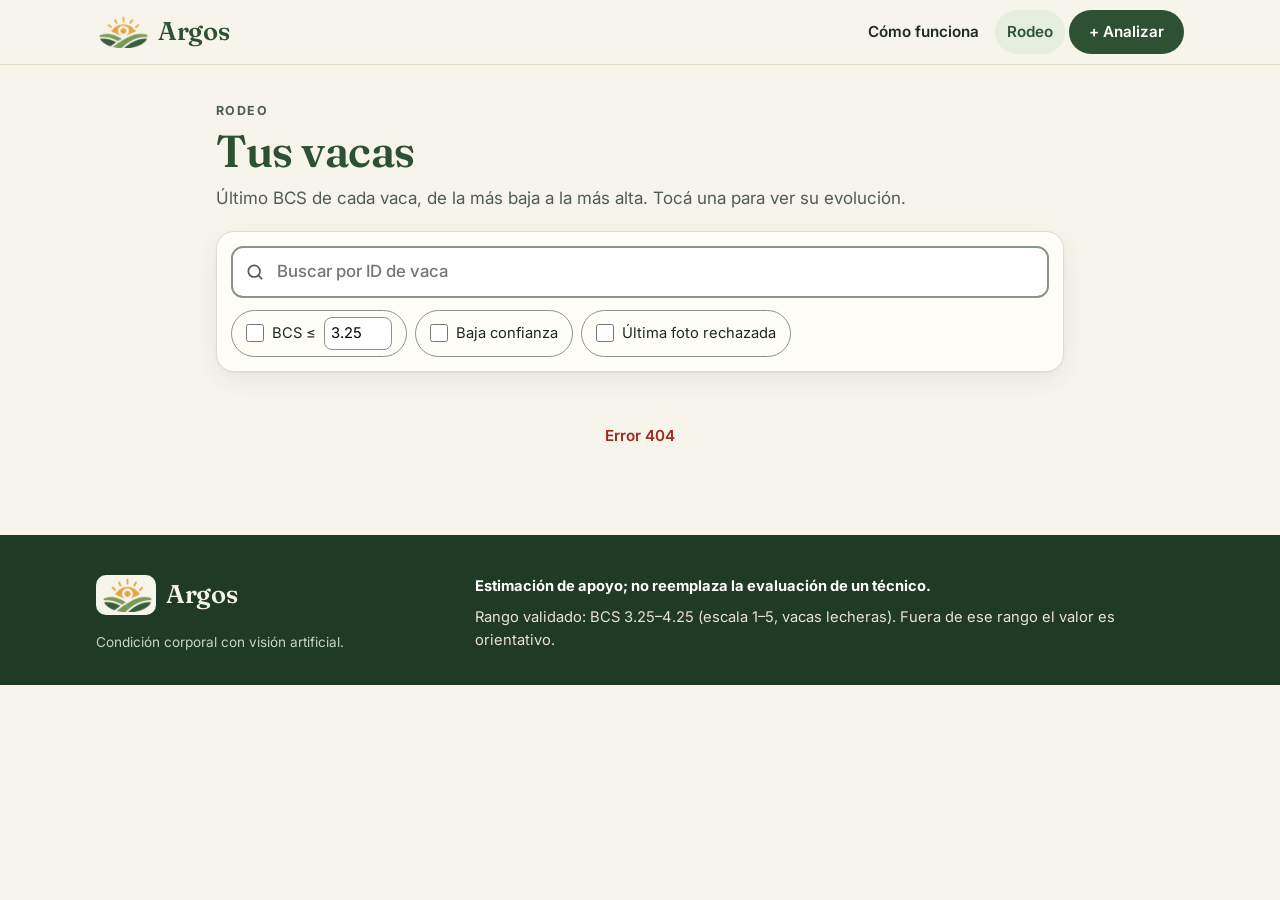
==== web/rodeo.html @ 679561b5 "T19: el resultado abre solo 'Qué se observa en la foto' con loader ARGOS; reintentar si falla; loade" ====
<!doctype html>
<html lang="es">
<head>
  <meta charset="utf-8">
  <meta name="viewport" content="width=device-width, initial-scale=1">
  <meta name="theme-color" content="#f7f4ec">
  <title>Argos · Rodeo</title>
  <script>
    "use strict";
    // Va primero en <head>: deja la cookie antes de pedir la hoja de estilos y las imágenes, que
    // también exigen el token. El token llega en el link compartido (?token=); nunca va escrito en el
    // HTML. Se guarda (localStorage + cookie SameSite=Strict, para que las páginas carguen sin token en
    // la URL) y se saca de la barra de direcciones: no queda en el historial ni en los logs.
    const TOKEN_KEY = "bcs.token";
    const token = (() => {
      const params = new URLSearchParams(location.search);
      const fromLink = params.get("token");
      let t = fromLink || "";
      try {
        if (fromLink) localStorage.setItem(TOKEN_KEY, fromLink);
        else t = localStorage.getItem(TOKEN_KEY) || "";
      } catch { /* sin storage: queda la cookie */ }
      if (fromLink !== null) {
        params.delete("token");
        const q = params.toString();
        history.replaceState(null, "", location.pathname + (q ? "?" + q : "") + location.hash);
      }
      if (t) {
        document.cookie = "bcs_token=" + encodeURIComponent(t) + "; path=/; max-age=2592000; SameSite=Strict" +
          (location.protocol === "https:" ? "; Secure" : "");
      }
      return t;
    })();
  </script>
  <link rel="icon" type="image/png" href="img/logo-mark-64.png">
  <link rel="preconnect" href="https://fonts.googleapis.com">
  <link rel="preconnect" href="https://fonts.gstatic.com" crossorigin>
  <link rel="stylesheet" href="https://fonts.googleapis.com/css2?family=Fraunces:opsz,wght@9..144,500;9..144,600&family=Inter:wght@400;500;600;700&display=swap">
  <link rel="stylesheet" href="argos.css">
  <style>
    main.wrap { max-width: 880px; padding-top: 28px; }
    .page-head h1 { font-size: clamp(2rem, 7vw, 2.8rem); margin-top: 6px; }
    .page-head p { color: var(--muted); margin-top: 8px; }
    .filters { padding: 14px; margin: 20px 0 12px; }
    .search { position: relative; }
    .search svg { position: absolute; left: 14px; top: 50%; width: 20px; height: 20px; margin-top: -10px; color: var(--muted); pointer-events: none; }
    .search .input { padding-left: 44px; font-weight: 500; font-size: 1.05rem; }
    .filter-row { display: flex; flex-wrap: wrap; gap: 8px; margin-top: 12px; }
    .toggle { display: inline-flex; align-items: center; gap: 8px; min-height: 44px; border: 1px solid var(--line-strong); border-radius: 999px;
      padding: 6px 14px; font-size: .92rem; background: var(--card); cursor: pointer; user-select: none; }
    .toggle input[type=checkbox] { width: 18px; height: 18px; margin: 0; accent-color: var(--forest); }
    .toggle:has(input[type=checkbox]:checked) { background: var(--sage-soft); border-color: var(--forest); color: var(--forest); font-weight: 700; }
    .toggle input[type=number] { width: 4.6em; font: inherit; padding: 4px 6px; border: 1px solid var(--line-strong); border-radius: 8px; background: #fff; }
    .count { color: var(--muted); font-size: .88rem; margin: 0 0 10px; }
    .cows { list-style: none; margin: 0; padding: 0; display: grid; gap: 10px; }
    .cow { display: grid; grid-template-columns: 72px 1fr auto; gap: 12px; align-items: center; background: var(--card);
      border: 1px solid var(--line); border-radius: var(--radius); padding: 12px; text-decoration: none; color: inherit;
      box-shadow: var(--shadow); transition: border-color .15s ease, transform .15s ease; }
    .cow:hover { border-color: var(--sage); }
    @media (prefers-reduced-motion: no-preference) { .cow:hover { transform: translateY(-1px); } }
    .cow img, .hist-item img { width: 72px; height: 72px; object-fit: cover; border-radius: var(--radius-sm); background: var(--sand); display: block; }
    .cow .info { min-width: 0; }
    .cow .id { font-weight: 800; font-size: 1.1rem; overflow-wrap: anywhere; }
    .cow .meta, .hist-item .meta { color: var(--muted); font-size: .84rem; }
    .cow .score { text-align: right; min-width: 84px; }
    .cow .score .v { font-family: var(--font-display); font-weight: 600; font-size: 2rem; line-height: 1; color: var(--forest); }
    .cow .score .iv { color: var(--muted); font-size: .78rem; margin-top: 2px; }
    .cow .scale { margin-top: 8px; }
    .chip { margin-top: 4px; }
    .empty { text-align: center; color: var(--muted); padding: 32px 8px; }
    .empty.err { color: var(--bad); font-weight: 600; }
    .back { margin-left: -8px; }
    .hist-head { display: flex; align-items: baseline; justify-content: space-between; gap: 8px; flex-wrap: wrap; margin: 8px 0 14px; }
    .hist-head h2 { font-size: clamp(1.8rem, 6vw, 2.4rem); overflow-wrap: anywhere; }
    .panel { padding: 14px; margin-bottom: 14px; }
    .panel h3 { font-family: var(--font-ui); font-size: .95rem; color: var(--ink); margin-bottom: 6px; }
    .chart { width: 100%; height: auto; display: block; }
    .legend { display: flex; flex-wrap: wrap; gap: 6px 14px; color: var(--muted); font-size: .82rem; margin-top: 6px; }
    .legend i { display: inline-block; width: 10px; height: 10px; border-radius: 50%; margin-right: 6px; vertical-align: -1px; }
    .hist { list-style: none; margin: 0; padding: 0; display: grid; gap: 10px; }
    .hist-item { display: flex; gap: 12px; align-items: flex-start; background: var(--card); border: 1px solid var(--line);
      border-radius: var(--radius); padding: 12px; }
    .hist-item > div { flex: 1; min-width: 0; }
    .hist-item .v { font-weight: 800; font-size: 1.2rem; }
    .hist-item ul { margin: 4px 0 0; padding-left: 18px; color: var(--bad); font-size: .86rem; }
    .explain-btn { margin-top: 10px; display: inline-flex; align-items: center; gap: 6px; min-height: 44px; padding: 0 16px;
      background: var(--card); color: var(--forest); border: 2px solid var(--forest); border-radius: 999px;
      font: 700 .9rem/1.2 var(--font-ui); cursor: pointer; }
    .explain-btn:hover { background: var(--sage-soft); }
    .explain-btn[disabled] { opacity: .5; cursor: default; }
    .explain-body { margin-top: 10px; font-size: .92rem; background: var(--ivory); border: 1px solid var(--line);
      border-left: 3px solid var(--sage); border-radius: var(--radius-sm); padding: 10px 12px; }
    .explain-body p + p { margin-top: 4px; }
    .hist-item .explain-body ul { color: var(--ink); margin: 6px 0 0; }
    .explain-body strong { color: var(--forest); }
    .explain-title { font-family: var(--font-display); font-weight: 600; font-size: 1.05rem; color: var(--forest); }
    .hist-item .explain-err { color: var(--bad); font-size: .86rem; font-weight: 600; margin-top: 6px; }
    @media (min-width: 680px) { .cows { grid-template-columns: 1fr 1fr; } }
  </style>
</head>
<body>
  <a class="skip" href="#main">Ir al contenido</a>
  <header class="site-header">
    <div class="wrap">
      <a class="brand" href="index.html" aria-label="Argos, inicio">
        <picture>
          <source type="image/webp" srcset="img/logo-mark-128.webp 2x, img/logo-mark-64.webp 1x">
          <img src="img/logo-mark-128.png" alt="" width="52" height="32">
        </picture>
        <span>Argos</span>
      </a>
      <nav class="nav" aria-label="Principal">
        <a class="nav-wide" href="index.html#como-funciona">Cómo funciona</a>
        <a href="rodeo.html" aria-current="page">Rodeo</a>
        <a class="btn small" id="to-eval" href="index.html#analizar">+ Analizar</a>
      </nav>
    </div>
  </header>

  <main class="wrap" id="main">
    <section id="list-view" aria-labelledby="rodeo-title">
      <div class="page-head">
        <p class="eyebrow">Rodeo</p>
        <h1 id="rodeo-title">Tus vacas</h1>
        <p>Último BCS de cada vaca, de la más baja a la más alta. Tocá una para ver su evolución.</p>
      </div>
      <div class="card filters">
        <div class="search">
          <svg viewBox="0 0 24 24" fill="none" stroke="currentColor" stroke-width="2" stroke-linecap="round" aria-hidden="true"><circle cx="11" cy="11" r="7"/><path d="m20 20-4-4"/></svg>
          <input class="input" id="q" type="search" placeholder="Buscar por ID de vaca" autocomplete="off" aria-label="Buscar por ID de vaca">
        </div>
        <div class="filter-row" role="group" aria-label="Filtros">
          <label class="toggle"><input id="f-bcs" type="checkbox"> BCS ≤
            <input id="f-bcs-max" type="number" min="1" max="9" step="0.25" value="3.25" aria-label="BCS máximo"></label>
          <label class="toggle"><input id="f-low" type="checkbox"> Baja confianza</label>
          <label class="toggle"><input id="f-rej" type="checkbox"> Última foto rechazada</label>
        </div>
      </div>
      <p class="count" id="count" aria-live="polite"></p>
      <ul class="cows" id="cows"></ul>
      <p class="empty" id="empty" hidden></p>
    </section>

    <section id="hist-view" aria-labelledby="hist-cow" hidden>
      <button class="btn ghost small back" id="back" type="button">← Volver al rodeo</button>
      <div class="hist-head"><h2 id="hist-cow" tabindex="-1"></h2><span class="meta" id="hist-count"></span></div>
      <div class="card panel">
        <h3>Evolución del BCS</h3>
        <svg class="chart" id="chart" role="img" aria-label="Evolución del BCS"></svg>
        <div class="legend">
          <span><i style="background:#2e6b3a"></i>OK</span>
          <span><i style="background:#8a5a12"></i>Confianza baja</span>
          <span><i style="background:#9e2a1f"></i>Rechazada</span>
          <span><i style="background:#e6efdf;border:1px solid #769b56;border-radius:2px"></i>Rango validado</span>
        </div>
      </div>
      <ul class="hist" id="hist"></ul>
    </section>
  </main>

  <footer class="site-footer">
    <div class="wrap">
      <div>
        <span class="brand"><img src="img/logo-mark-128.png" alt="" width="60" height="40" loading="lazy"><span>Argos</span></span>
        <p class="fine" style="margin-top:10px">Condición corporal con visión artificial.</p>
      </div>
      <div>
        <p><strong>Estimación de apoyo; no reemplaza la evaluación de un técnico.</strong></p>
        <p>Rango validado: BCS 3.25–4.25 (escala 1–5, vacas lecheras). Fuera de ese rango el valor es orientativo.</p>
      </div>
    </div>
  </footer>

  <script>
    "use strict";
    // Rango validado por G0: el modelo solo vio BCS 3.25–4.25 (sdb_bcs), dentro de la escala 1–5.
    const VALID_MIN = 3.25, VALID_MAX = 4.25;
    const SCALE_MIN = 1, SCALE_MAX = 5;
    const STATUS_TEXT = { ok: "OK", low_confidence: "Confianza baja", rejected: "Rechazada" };
    const STATUS_COLOR = { ok: "#2e6b3a", low_confidence: "#8a5a12", rejected: "#9e2a1f" };

    const api = (path) => fetch(path, { headers: { "X-App-Token": token } });
    const $ = (id) => document.getElementById(id);
    const fmt = (x) => Number(x).toFixed(2);
    const fmtDate = (iso) => iso ? new Date(iso).toLocaleString("es-UY", { dateStyle: "short", timeStyle: "short" }) : "—";
    const fmtShort = (iso) => iso ? new Date(iso).toLocaleString("es-UY",
      { day: "2-digit", month: "2-digit", hour: "2-digit", minute: "2-digit", hour12: false }) : "—";
    // Miniaturas con el header, no con ?token= en el src: fetch → blob URL.
    async function loadThumb(img, id) {
      try {
        const r = await api(`/media/${encodeURIComponent(id)}.jpg`);
        if (!r.ok) return;
        const url = URL.createObjectURL(await r.blob());
        img.addEventListener("load", () => URL.revokeObjectURL(url), { once: true });
        img.src = url;
      } catch { /* sin miniatura */ }
    }
    const h = (tag, cls, text) => {
      const node = document.createElement(tag);
      if (cls) node.className = cls;
      if (text != null) node.textContent = text;
      return node;
    };
    const chip = (status) => h("span", "chip " + status, STATUS_TEXT[status] || status);
    const pct = (v) => (100 * (Math.min(SCALE_MAX, Math.max(SCALE_MIN, v)) - SCALE_MIN) / (SCALE_MAX - SCALE_MIN)).toFixed(2) + "%";
    // Escala 1–5 en miniatura: franja del rango validado y la marca del BCS.
    function miniScale(bcs) {
      const s = h("div", "scale mini");
      s.setAttribute("aria-hidden", "true");
      const band = h("span", "band");
      band.style.cssText = `left:${pct(VALID_MIN)};width:calc(${pct(VALID_MAX)} - ${pct(VALID_MIN)})`;
      const mark = h("span", "mark");
      mark.style.left = pct(bcs);
      s.append(band, mark);
      return s;
    }

    let cows = [];

    function errorText(r) {
      return r.status === 401 ? "Token inválido o ausente: abrí el rodeo con el link que incluye ?token=." : "Error " + r.status;
    }

    async function loadCows() {
      try {
        const r = await api("/cows");
        if (!r.ok) throw new Error(errorText(r));
        cows = await r.json();
      } catch (err) {
        cows = [];
        $("empty").textContent = err instanceof TypeError ? "Sin conexión con el servidor." : err.message;
        $("empty").className = "empty err";
      }
      renderList();
    }

    // Mismas reglas que `low_confidence` (SPEC §2.2) sobre el último BCS válido: conf. < 0.5,
    // intervalo de más de 4 pasos (paso 0.25 de la escala 1–5 validada en G0) o, desde G3, BCS en
    // un extremo del rango validado (posible condición baja/alta).
    const STEP = 0.25;
    function isLowConfidence(c) {
      if (c.last_status === "low_confidence") return true;
      if (c.bcs == null) return false;
      return (c.confidence != null && c.confidence < 0.5)
        || (c.interval != null && Math.round((c.interval[1] - c.interval[0]) / STEP) > 4)
        || Math.abs(c.bcs - VALID_MIN) < STEP / 2 || Math.abs(c.bcs - VALID_MAX) < STEP / 2;
    }

    function renderList() {
      const q = $("q").value.trim().toUpperCase();
      const bcsMax = $("f-bcs").checked ? parseFloat($("f-bcs-max").value) : NaN;
      const rows = cows
        .filter((c) => !q || c.cow_id.includes(q))
        .filter((c) => Number.isNaN(bcsMax) || (c.bcs != null && c.bcs <= bcsMax + 1e-9))
        .filter((c) => !$("f-low").checked || isLowConfidence(c))
        .filter((c) => !$("f-rej").checked || c.last_rejected)
        // BCS ascendente: las más flacas primero; sin BCS válido al final.
        .sort((a, b) => (a.bcs ?? Infinity) - (b.bcs ?? Infinity) || a.cow_id.localeCompare(b.cow_id));

      const ul = $("cows");
      ul.replaceChildren();
      for (const c of rows) {
        const li = h("li");
        const a = h("a", "cow");
        a.href = "#vaca=" + encodeURIComponent(c.cow_id);
        a.dataset.cowId = c.cow_id;
        const img = h("img");
        loadThumb(img, c.last_prediction_id);
        img.alt = "Última foto de " + c.cow_id;
        img.loading = "lazy";
        const info = h("div", "info");
        info.append(h("div", "id", c.cow_id));
        info.append(h("div", "meta", `${fmtShort(c.last_at)} · ${c.n_evaluations} ${c.n_evaluations === 1 ? "evaluación" : "evaluaciones"}`));
        info.append(chip(c.last_status));  // estado de la última foto (rechazada se ve acá)
        const score = h("div", "score");
        score.append(h("div", "v", c.bcs != null ? fmt(c.bcs) : "—"));
        if (c.bcs != null) {
          const parts = [];
          if (c.interval) parts.push(`${fmt(c.interval[0])}–${fmt(c.interval[1])}`);
          if (c.confidence != null) parts.push(Math.round(c.confidence * 100) + "% conf.");
          score.append(h("div", "iv", parts.join(" · ")), miniScale(c.bcs));
        } else {
          score.append(h("div", "iv", "sin BCS válido"));
        }
        a.append(img, info, score);
        li.append(a);
        ul.append(li);
      }
      $("count").textContent = cows.length ? `${rows.length} de ${cows.length} vacas · ordenadas por BCS (más bajo primero)` : "";
      if (!$("empty").classList.contains("err")) {
        $("empty").textContent = cows.length ? "Ninguna vaca cumple los filtros." : "Todavía no hay evaluaciones. Empezá desde “+ Analizar”.";
      }
      $("empty").hidden = rows.length > 0;
    }

    for (const id of ["q", "f-bcs", "f-low", "f-rej"]) $(id).addEventListener("input", renderList);
    $("f-bcs-max").addEventListener("input", () => { $("f-bcs").checked = true; renderList(); });

    function drawChart(svg, items) {
      const ns = "http://www.w3.org/2000/svg";
      const W = 340, H = 180, L = 34, R = 10, T = 10, B = 26, PAD = 12;
      svg.setAttribute("viewBox", `0 0 ${W} ${H}`);
      svg.replaceChildren();
      const el = (tag, attrs, text) => {
        const node = document.createElementNS(ns, tag);
        for (const [k, v] of Object.entries(attrs)) node.setAttribute(k, v);
        if (text != null) node.textContent = text;
        svg.appendChild(node);
        return node;
      };
      const pts = items.slice().sort((a, b) => Date.parse(a.created_at) - Date.parse(b.created_at));
      const valid = pts.filter((p) => p.bcs != null);
      const vals = valid.flatMap((p) => [p.bcs, ...(p.interval || [])]);
      const yMin = Math.floor(Math.min(3, VALID_MIN, ...vals) * 2) / 2;
      const yMax = Math.ceil(Math.max(4.5, VALID_MAX, ...vals) * 2) / 2;
      const t0 = Date.parse(pts[0].created_at), t1 = Date.parse(pts[pts.length - 1].created_at);
      // Eje x temporal; si todas tienen la misma hora, equiespaciadas.
      const x0 = L + PAD, x1 = W - R - PAD;
      const x = (p) => pts.length === 1 ? (x0 + x1) / 2
        : t1 === t0 ? x0 + (x1 - x0) * pts.indexOf(p) / (pts.length - 1)
        : x0 + (x1 - x0) * (Date.parse(p.created_at) - t0) / (t1 - t0);
      const y = (v) => T + (H - T - B) * (yMax - v) / (yMax - yMin);

      el("rect", { x: L, y: y(VALID_MAX), width: W - L - R, height: y(VALID_MIN) - y(VALID_MAX), fill: "#e6efdf" });
      for (let v = yMin; v <= yMax + 1e-9; v += 0.5) {
        el("line", { x1: L, x2: W - R, y1: y(v), y2: y(v), stroke: "#ece6d6" });
        el("text", { x: L - 6, y: y(v) + 4, "text-anchor": "end", "font-size": 11, fill: "#4f5c52" }, v.toFixed(1));
      }
      el("line", { x1: L, x2: W - R, y1: H - B, y2: H - B, stroke: "#8a958c" });
      const sameDay = new Date(t0).toDateString() === new Date(t1).toDateString();
      const tickFmt = (t) => sameDay
        ? new Date(t).toLocaleTimeString("es-UY", { hour: "2-digit", minute: "2-digit", hour12: false })
        : new Date(t).toLocaleDateString("es-UY", { day: "2-digit", month: "2-digit" });
      el("text", { x: L, y: H - 8, "font-size": 11, fill: "#4f5c52" }, tickFmt(t0));
      if (t1 !== t0) el("text", { x: W - R, y: H - 8, "text-anchor": "end", "font-size": 11, fill: "#4f5c52" }, tickFmt(t1));

      if (valid.length > 1) {
        el("polyline", { points: valid.map((p) => `${x(p)},${y(p.bcs)}`).join(" "), fill: "none", stroke: "#769b56", "stroke-width": 2.5,
                         "stroke-linejoin": "round", "stroke-linecap": "round" });
      }
      for (const p of pts) {
        const tip = `${fmtDate(p.created_at)} · ${STATUS_TEXT[p.status]}` + (p.bcs != null ? ` · BCS ${fmt(p.bcs)}` : "");
        let mark;
        if (p.bcs == null) {
          const cx = x(p), cy = H - B - 8;
          mark = el("path", { d: `M${cx - 5},${cy - 5}L${cx + 5},${cy + 5}M${cx + 5},${cy - 5}L${cx - 5},${cy + 5}`,
                              stroke: STATUS_COLOR.rejected, "stroke-width": 2.5 });
        } else {
          if (p.interval) {
            el("line", { x1: x(p), x2: x(p), y1: y(p.interval[0]), y2: y(p.interval[1]), stroke: STATUS_COLOR[p.status], "stroke-width": 2, opacity: .35 });
          }
          mark = el("circle", { cx: x(p), cy: y(p.bcs), r: 5.5, fill: STATUS_COLOR[p.status] || STATUS_COLOR.ok, stroke: "#fffdf8", "stroke-width": 2 });
        }
        mark.dataset.predictionId = p.prediction_id;
        mark.appendChild(document.createElementNS(ns, "title")).textContent = tip;
      }
    }

    // Qué se observa en la foto (T17): GET /predictions/{id}/explain, descripción de OpenAI sin el puntaje.
    function explainButton(p) {
      const wrap = h("div");
      const btn = h("button", "explain-btn", "Ver qué se observa en la foto");
      btn.type = "button";
      const body = h("div", "explain-body");
      body.hidden = true;
      body.setAttribute("aria-live", "polite");
      const err = h("p", "explain-err");
      err.hidden = true;
      err.setAttribute("role", "alert");
      // Mientras OpenAI mira la foto: esqueleto con la paleta ARGOS (argos.css), sin porcentajes.
      const loading = () => {
        const status = h("p", "explain-status");
        const dot = h("span", "sun-dot");
        dot.setAttribute("aria-hidden", "true");
        status.append(dot, "Argos está mirando la foto…");
        const lines = ["skeleton", "skeleton", "skeleton short"].map((cls) => h("span", cls));
        lines.forEach((l) => l.setAttribute("aria-hidden", "true"));
        return [h("p", "explain-title", "Qué se observa en la foto"), status, ...lines];
      };
      btn.addEventListener("click", async () => {
        btn.disabled = true;
        btn.textContent = "Mirando la foto…";
        err.hidden = true;
        body.replaceChildren(...loading());
        body.hidden = false;
        body.setAttribute("aria-busy", "true");
        try {
          const r = await api(`/predictions/${encodeURIComponent(p.prediction_id)}/explain`);
          const data = await r.json().catch(() => ({}));
          if (!r.ok) throw new Error(r.status === 401 ? errorText(r) : typeof data.detail === "string" ? data.detail : "Error " + r.status);
          const traits = h("ul");
          for (const t of data.traits || []) {
            const li = h("li");
            li.append(h("strong", "", t.region + ": "), t.observation);
            traits.append(li);
          }
          body.replaceChildren(h("p", "explain-title", "Qué se observa en la foto"),
            h("p", "", data.explanation), traits);
          body.hidden = false;
          btn.hidden = true;
        } catch (e) {
          body.hidden = true;
          err.textContent = e instanceof TypeError ? "Sin conexión con el servidor." : e.message;
          err.hidden = false;
          btn.disabled = false;
          btn.textContent = "Ver qué se observa en la foto";
        } finally {
          body.removeAttribute("aria-busy");
        }
      });
      wrap.append(btn, body, err);
      return wrap;
    }

    async function showHistory(cowId) {
      $("list-view").hidden = true;
      $("hist-view").hidden = false;
      $("hist-cow").textContent = "Vaca " + cowId;
      $("hist-count").textContent = "";
      const ul = $("hist");
      ul.replaceChildren();
      $("chart").replaceChildren();
      window.scrollTo(0, 0);
      $("hist-cow").focus({ preventScroll: true });
      let items;
      try {
        const r = await api("/cows/" + encodeURIComponent(cowId));
        if (!r.ok) throw new Error(r.status === 404 ? "Esta vaca no tiene evaluaciones." : errorText(r));
        items = await r.json();
      } catch (err) {
        ul.append(h("li", "empty err", err instanceof TypeError ? "Sin conexión con el servidor." : err.message));
        return;
      }
      if (decodeURIComponent(location.hash.slice(6)) !== cowId) return;  // el usuario ya navegó a otra vista
      $("hist-count").textContent = `${items.length} ${items.length === 1 ? "evaluación" : "evaluaciones"}`;
      drawChart($("chart"), items);
      for (const p of items) {
        const li = h("li", "hist-item");
        li.dataset.predictionId = p.prediction_id;
        const img = h("img");
        loadThumb(img, p.prediction_id);
        img.alt = "Foto del " + fmtDate(p.created_at);
        img.loading = "lazy";
        const info = h("div");
        info.append(h("div", "v", p.bcs != null ? `BCS ${fmt(p.bcs)}` : "Sin BCS"));
        const meta = [fmtDate(p.created_at)];
        if (p.interval) meta.push(`intervalo ${fmt(p.interval[0])}–${fmt(p.interval[1])}`);
        if (p.confidence != null) meta.push(Math.round(p.confidence * 100) + "% conf.");
        info.append(h("div", "meta", meta.join(" · ")), chip(p.status));
        if (p.status === "rejected") {
          const issues = h("ul");
          for (const msg of (p.quality && p.quality.issues) || []) issues.append(h("li", "", msg));
          info.append(issues);
        } else {
          info.append(explainButton(p));
        }
        li.append(img, info);
        ul.append(li);
      }
    }

    function route() {
      const m = location.hash.match(/^#vaca=(.+)$/);
      if (m) {
        showHistory(decodeURIComponent(m[1]));
      } else {
        $("hist-view").hidden = true;
        $("list-view").hidden = false;
        loadCows();
      }
    }
    $("back").addEventListener("click", () => { location.hash = ""; });
    window.addEventListener("hashchange", route);
    route();
  </script>
</body>
</html>
---- web/argos.css ----
/* ARGOS · estilos compartidos de index.html (evaluar) y rodeo.html (T18).
   Paleta extraída del logo (docs/rediseno/logo.jpeg); contrastes medidos en docs/rediseno/decisiones.md. */
:root {
  color-scheme: light;
  --ivory: #f7f4ec;       /* fondo: el papel del logo, un poco más cálido */
  --card: #fffdf8;        /* blanco cálido */
  --sand: #ece6d6;        /* fondos secundarios y pistas */
  --line: #e2dccb;        /* bordes discretos (decorativos) */
  --line-strong: #8a958c; /* bordes de controles (3:1) */
  --ink: #1d2a20;
  --muted: #4f5c52;
  --forest: #2e5134;      /* "Argos" del logo: botones y títulos */
  --forest-2: #365e3c;    /* hoja oscura del logo */
  --deep: #1f3a25;        /* bloque oscuro del footer */
  --sage: #769b56;        /* hoja clara: solo decoración, nunca texto */
  --sage-soft: #e6efdf;
  --sun: #e3a141;         /* sol del logo: acentos y foco sobre fondo oscuro */
  --sun-soft: #fbefd6;
  --ok: #2e6b3a;
  --warn: #7a4f0c;
  --warn-mark: #8a5a12;
  --bad: #9e2a1f;
  --bad-soft: #fbe7e3;
  --radius: 18px;
  --radius-sm: 12px;
  --shadow: 0 1px 2px rgba(31, 58, 37, .06), 0 8px 24px rgba(31, 58, 37, .07);
  --font-display: "Fraunces", Georgia, "Times New Roman", serif;
  --font-ui: "Inter", system-ui, -apple-system, "Segoe UI", Roboto, sans-serif;
  --wrap: 1120px;
  --header-h: 64px;
}
* { box-sizing: border-box; }
html { scroll-padding-top: calc(var(--header-h) + 12px); -webkit-text-size-adjust: 100%; }
body { margin: 0; background: var(--ivory); color: var(--ink); font: 400 17px/1.55 var(--font-ui); }
img, svg { max-width: 100%; }
h1, h2, h3 { font-family: var(--font-display); font-weight: 600; color: var(--forest); line-height: 1.12;
  letter-spacing: -.01em; margin: 0; font-optical-sizing: auto; }
p { margin: 0; }
a { color: var(--forest); }
[hidden] { display: none !important; }
.visually-hidden { position: absolute !important; width: 1px; height: 1px; overflow: hidden;
  clip: rect(0 0 0 0); clip-path: inset(50%); white-space: nowrap; }
.wrap { max-width: var(--wrap); margin: 0 auto; padding: 0 16px; }
:focus-visible { outline: 3px solid var(--forest); outline-offset: 3px; border-radius: 6px; }
.skip { position: absolute; left: 12px; top: -60px; z-index: 50; background: var(--forest); color: #fff;
  padding: 10px 16px; border-radius: 10px; font-weight: 700; text-decoration: none; }
.skip:focus { top: 12px; }
.eyebrow { font-family: var(--font-ui); font-size: .78rem; font-weight: 700; letter-spacing: .12em; text-transform: uppercase; color: var(--muted); }

/* ---------- header ---------- */
.site-header { position: sticky; top: 0; z-index: 20; background: rgba(247, 244, 236, .96);
  border-bottom: 1px solid var(--line); }
.site-header .wrap { height: var(--header-h); display: flex; align-items: center; justify-content: space-between; gap: 12px; }
.brand { display: inline-flex; align-items: center; gap: 10px; text-decoration: none; color: var(--forest); }
.brand img { width: 52px; height: 32px; display: block; }
.brand span { font-family: var(--font-display); font-weight: 600; font-size: 1.6rem; letter-spacing: -.01em; line-height: 1; }
.nav { display: flex; align-items: center; gap: 4px; }
.nav a { text-decoration: none; font-weight: 600; font-size: .95rem; color: var(--ink); padding: 10px 12px;
  border-radius: 999px; min-height: 44px; display: inline-flex; align-items: center; }
.nav a:hover { background: var(--sand); }
.nav a[aria-current="page"] { color: var(--forest); background: var(--sage-soft); }
.nav .nav-wide { display: none; }
.nav a.btn { color: #fff; padding: 0 18px; }
.nav a.btn:hover { background: var(--forest-2); }
@media (min-width: 760px) { .nav .nav-wide { display: inline-flex; } }

/* ---------- botones ---------- */
.btn { display: inline-flex; align-items: center; justify-content: center; gap: 10px; min-height: 52px;
  padding: 0 22px; border: 2px solid transparent; border-radius: 999px; font: 700 1.05rem/1.2 var(--font-ui);
  cursor: pointer; text-decoration: none; background: var(--forest); color: #fff;
  transition: background-color .15s ease, transform .15s ease, box-shadow .15s ease; }
.btn:hover { background: var(--forest-2); }
.btn:active { transform: translateY(1px); }
.btn.secondary { background: var(--card); color: var(--forest); border-color: var(--forest); }
.btn.secondary:hover { background: var(--sage-soft); }
.btn.ghost { background: transparent; color: var(--forest); border-color: transparent; text-decoration: underline;
  text-underline-offset: 3px; }
.btn.ghost:hover { background: var(--sand); }
.btn.small { min-height: 44px; font-size: .95rem; padding: 0 16px; }
.btn.block { display: flex; width: 100%; }
.btn[disabled] { opacity: .45; cursor: not-allowed; transform: none; }
.btn svg { width: 22px; height: 22px; flex: none; }
.spinner { width: 20px; height: 20px; border: 3px solid rgba(255, 255, 255, .4); border-top-color: #fff;
  border-radius: 50%; animation: spin 1s linear infinite; flex: none; }
@keyframes spin { to { transform: rotate(360deg); } }

/* ---------- tarjetas, chips, campos ---------- */
.card { background: var(--card); border: 1px solid var(--line); border-radius: var(--radius); box-shadow: var(--shadow); }
.chip { display: inline-flex; align-items: center; gap: 6px; border-radius: 999px; padding: 3px 10px;
  font-size: .8rem; font-weight: 700; line-height: 1.3; }
.chip::before { content: ""; width: 7px; height: 7px; border-radius: 50%; background: currentColor; }
.chip.ok { background: var(--sage-soft); color: var(--ok); }
.chip.low_confidence { background: var(--sun-soft); color: var(--warn); }
.chip.rejected { background: var(--bad-soft); color: var(--bad); }
.field-label { display: block; font-weight: 700; margin-bottom: 6px; }
.input { width: 100%; font: 600 1.15rem/1.3 var(--font-ui); color: var(--ink); padding: 12px 14px; min-height: 52px;
  background: #fff; border: 2px solid var(--line-strong); border-radius: var(--radius-sm); }
.input:focus { outline: none; border-color: var(--forest); box-shadow: 0 0 0 3px rgba(46, 81, 52, .2); }
.input[aria-invalid="true"] { border-color: var(--bad); }
.hint { color: var(--muted); font-size: .88rem; margin-top: 6px; }
.err { color: var(--bad); font-size: .95rem; font-weight: 600; margin-top: 8px; }

/* ---------- footer ---------- */
.site-footer { background: var(--deep); color: #e9e3d3; margin-top: 56px; padding: 40px 0 32px; font-size: .92rem; }
.site-footer .wrap { display: grid; gap: 24px; }
.site-footer .brand { color: #f7f4ec; }
.site-footer .brand img { background: var(--ivory); border-radius: 10px; padding: 3px 4px; width: 60px; height: 40px; }
.site-footer strong { color: #fff; }
.site-footer p + p { margin-top: 8px; }
.site-footer .fine { color: #c9d3c4; font-size: .85rem; }
.site-footer a { color: #fff; }
.site-footer :focus-visible { outline-color: var(--sun); }
@media (min-width: 760px) { .site-footer .wrap { grid-template-columns: 1fr 2fr; align-items: start; } }

/* ---------- escala 1–5 con el rango validado (resultado y rodeo) ---------- */
.scale { position: relative; height: 14px; border-radius: 999px; background: var(--sand); }
.scale .band { position: absolute; top: 0; bottom: 0; border-radius: 999px; background: var(--sage);
  opacity: .45; }
.scale .iv { position: absolute; top: 3px; bottom: 3px; border-radius: 999px; background: var(--forest-2); opacity: .55; }
.scale .mark { position: absolute; top: 50%; width: 22px; height: 22px; margin-left: -11px; margin-top: -11px;
  border-radius: 50%; background: var(--forest); border: 3px solid var(--card); box-shadow: 0 0 0 2px var(--forest); }
.scale.mini { height: 8px; }
.scale.mini .iv { top: 1px; bottom: 1px; }
.scale.mini .mark { width: 12px; height: 12px; margin-left: -6px; margin-top: -6px; border-width: 2px; box-shadow: 0 0 0 1px var(--forest); }

/* ---------- carga de "Qué se observa en la foto" (T19): esqueleto con la paleta, sin porcentajes ---------- */
.explain-status { display: flex; align-items: center; gap: 10px; color: var(--forest); font-weight: 600; margin: 4px 0 12px; }
.sun-dot { position: relative; width: 12px; height: 12px; flex: none; border-radius: 50%; background: var(--sun); }
.sun-dot::after { content: ""; position: absolute; inset: -6px; border-radius: 50%; border: 2px solid var(--sun); opacity: 0; }
.skeleton { display: block; height: 12px; border-radius: 999px; margin-top: 10px;
  background: linear-gradient(90deg, var(--sand) 0%, #f6f1e4 45%, var(--sand) 90%) 0 0 / 200% 100%; }
.skeleton.short { width: 60%; }
@media (prefers-reduced-motion: no-preference) {
  .skeleton { animation: shimmer 1.6s ease-in-out infinite; }
  .sun-dot::after { animation: sun-ping 1.8s ease-out infinite; }
}
@keyframes shimmer { from { background-position: 100% 0; } to { background-position: -100% 0; } }
@keyframes sun-ping { 0% { transform: scale(.5); opacity: .9; } 100% { transform: scale(1.6); opacity: 0; } }

@media (prefers-reduced-motion: reduce) {
  *, *::before, *::after { animation-duration: .01ms !important; animation-iteration-count: 1 !important;
    transition-duration: .01ms !important; scroll-behavior: auto !important; }
}
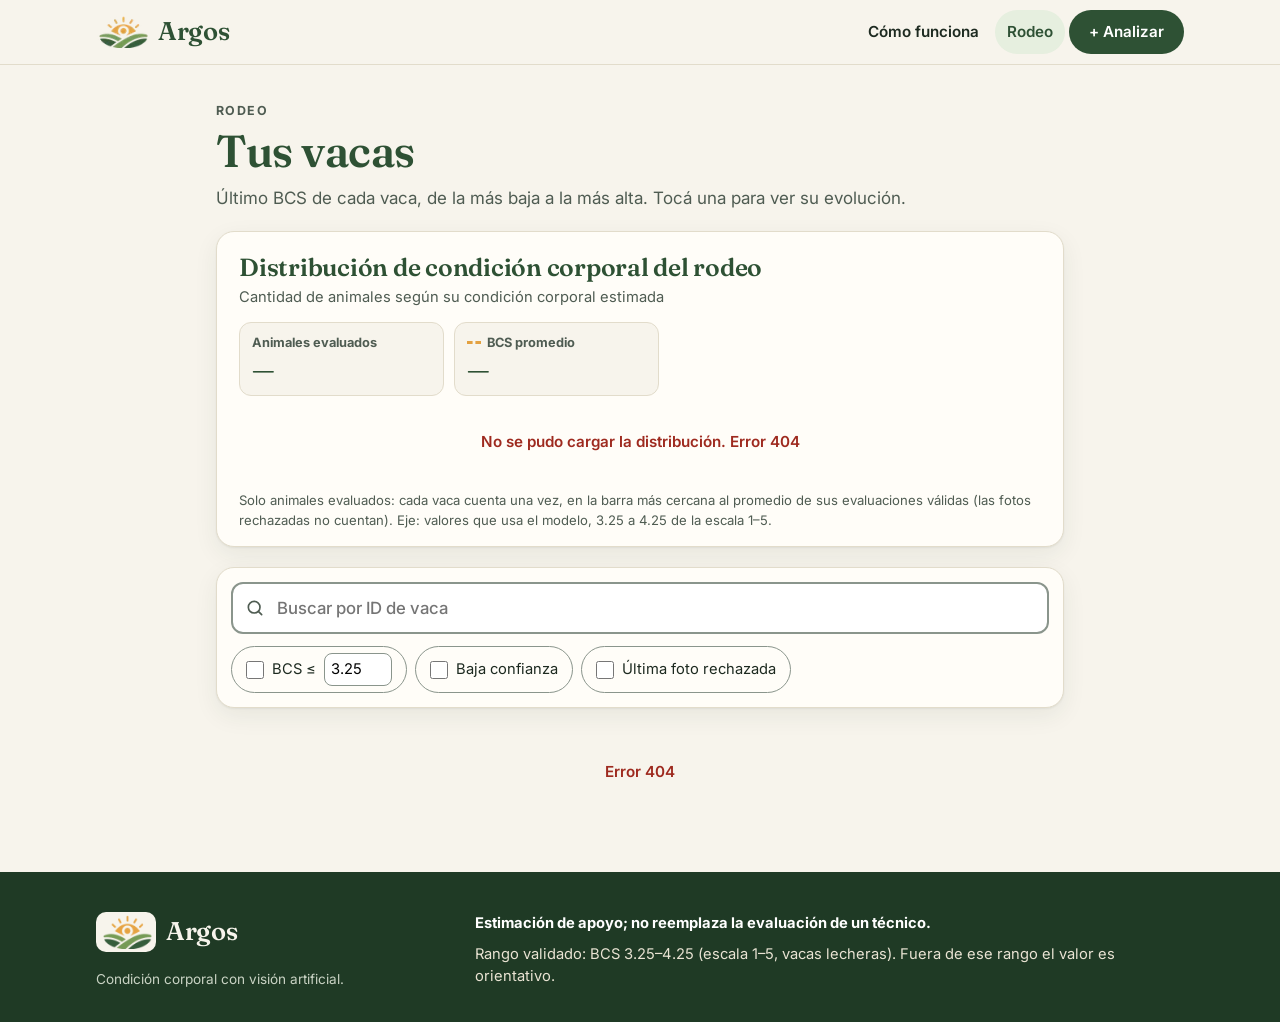
==== commit 36de49f9: "T20: sección de distribución de condición corporal en el rodeo (SVG propio, tooltip, estados) Co-Aut" ====
--- a/web/rodeo.html
+++ b/web/rodeo.html
@@ -124,6 +124,23 @@
         <h1 id="rodeo-title">Tus vacas</h1>
         <p>Último BCS de cada vaca, de la más baja a la más alta. Tocá una para ver su evolución.</p>
       </div>
+      <section class="card dist" id="dist" aria-labelledby="dist-title">
+        <div class="dist-head">
+          <h2 id="dist-title">Distribución de condición corporal del rodeo</h2>
+          <p class="dist-sub">Cantidad de animales según su condición corporal estimada</p>
+        </div>
+        <dl class="dist-stats">
+          <div><dt>Animales evaluados</dt><dd id="dist-animals">—</dd></div>
+          <div><dt><span class="mean-key" aria-hidden="true"></span>BCS promedio</dt><dd id="dist-mean">—</dd></div>
+        </dl>
+        <div class="dist-plot" id="dist-plot" hidden>
+          <svg class="dist-chart" id="dist-chart" role="group"></svg>
+          <div class="dist-tip" id="dist-tip" hidden></div>
+        </div>
+        <p class="dist-state" id="dist-state" aria-live="polite">Cargando distribución…</p>
+        <p class="dist-note" id="dist-note">Solo animales evaluados: cada vaca cuenta una vez, en la barra más cercana al promedio de sus
+          evaluaciones válidas (las fotos rechazadas no cuentan). Eje: valores que usa el modelo, 3.25 a 4.25 de la escala 1–5.</p>
+      </section>
       <div class="card filters">
         <div class="search">
           <svg viewBox="0 0 24 24" fill="none" stroke="currentColor" stroke-width="2" stroke-linecap="round" aria-hidden="true"><circle cx="11" cy="11" r="7"/><path d="m20 20-4-4"/></svg>
@@ -222,6 +239,7 @@
     }
 
     async function loadCows() {
+      loadDistribution();  // en paralelo: se actualiza cada vez que se recarga la lista
       try {
         const r = await api("/cows");
         if (!r.ok) throw new Error(errorText(r));
@@ -296,6 +314,154 @@
     for (const id of ["q", "f-bcs", "f-low", "f-rej"]) $(id).addEventListener("input", renderList);
     $("f-bcs-max").addEventListener("input", () => { $("f-bcs").checked = true; renderList(); });
 
+    // ---------- Distribución de condición corporal del rodeo (T20): GET /cows/distribution ----------
+    // Cada vaca evaluada cuenta una vez, con el promedio de sus BCS válidos (lo calcula el backend).
+    // El eje x son solo los valores de la grilla del modelo (5 barras): la escala 1–5 completa
+    // agregaría 12 barras siempre en 0, que se leerían como "no hay vacas flacas".
+    let dist = null, distSeq = 0, distActive = -1;
+    const plural = (n, one, many) => `${n} ${n === 1 ? one : many}`;
+
+    async function loadDistribution() {
+      const seq = ++distSeq;
+      const state = $("dist-state");
+      if (!dist) { state.textContent = "Cargando distribución…"; state.className = "dist-state"; state.hidden = false; }
+      let data;
+      try {
+        const r = await api("/cows/distribution");
+        if (!r.ok) throw new Error(errorText(r));
+        data = await r.json();
+      } catch (err) {
+        if (seq !== distSeq) return;
+        dist = null;
+        $("dist-plot").hidden = true;
+        $("dist-animals").textContent = $("dist-mean").textContent = "—";
+        state.textContent = "No se pudo cargar la distribución. " + (err instanceof TypeError ? "Sin conexión con el servidor." : err.message);
+        state.className = "dist-state err";
+        state.hidden = false;
+        return;
+      }
+      if (seq !== distSeq) return;  // llegó una respuesta más nueva
+      const changed = JSON.stringify(data) !== JSON.stringify(dist);
+      dist = data;
+      $("dist-animals").textContent = data.animals;
+      $("dist-mean").textContent = data.mean_bcs != null ? fmt(data.mean_bcs) : "—";
+      const note = $("dist-note");
+      note.dataset.base ??= note.textContent.replace(/\s+/g, " ").trim();
+      note.textContent = note.dataset.base + (data.without_bcs
+        ? ` ${plural(data.without_bcs, "vaca con solo fotos rechazadas no se incluye", "vacas con solo fotos rechazadas no se incluyen")}.` : "");
+      if (!data.animals) {
+        $("dist-plot").hidden = true;
+        state.textContent = "Todavía no hay animales con una evaluación válida. Analizá una foto desde “+ Analizar” para ver la distribución.";
+        state.className = "dist-state";
+        state.hidden = false;
+        return;
+      }
+      state.hidden = true;
+      $("dist-plot").hidden = false;
+      if (changed) drawDistribution(true);
+    }
+
+    function drawDistribution(animate) {
+      if (!dist || !dist.animals) return;
+      const svg = $("dist-chart"), plot = $("dist-plot");
+      const ns = "http://www.w3.org/2000/svg";
+      // Dibujado al ancho real (no un viewBox fijo escalado): el texto queda legible en el celular.
+      const W = Math.max(260, Math.round(plot.clientWidth || 320)), H = W < 480 ? 230 : 260;
+      const L = 30, R = 6, T = 24, B = 46;
+      svg.setAttribute("viewBox", `0 0 ${W} ${H}`);
+      svg.setAttribute("width", W);
+      svg.setAttribute("height", H);
+      svg.classList.toggle("animate", animate);
+      distW = Math.round(plot.clientWidth);  // el ResizeObserver no redibuja (ni corta la animación)
+      svg.replaceChildren();
+      const el = (tag, attrs, parent = svg, text) => {
+        const node = document.createElementNS(ns, tag);
+        for (const [k, v] of Object.entries(attrs)) node.setAttribute(k, v);
+        if (text != null) node.textContent = text;
+        parent.appendChild(node);
+        return node;
+      };
+      const keys = Object.keys(dist.counts);
+      const counts = keys.map((k) => dist.counts[k]);
+      const max = Math.max(...counts);
+      const step = [1, 2, 5, 10, 20, 25, 50, 100, 200, 250, 500, 1000].find((s) => max / s <= 4) || Math.ceil(max / 4);
+      const yMax = Math.max(step, Math.ceil(max / step) * step);
+      const base = H - B, y = (v) => base - (base - T) * v / yMax;
+      const band = (W - L - R) / keys.length, bw = Math.min(band * 0.62, 76);
+      const cx = (i) => L + band * (i + 0.5);
+
+      for (let v = 0; v <= yMax; v += step) {
+        if (v > 0) el("line", { class: "grid", x1: L, x2: W - R, y1: y(v), y2: y(v) });
+        el("text", { class: "tick", x: L - 8, y: y(v) + 4, "text-anchor": "end" }, svg, v);
+      }
+      el("text", { class: "tick", x: L + band * keys.length / 2, y: H - 6, "text-anchor": "middle" }, svg, "BCS estimado (promedio por vaca)");
+
+      // Promedio del rodeo: línea dorada en su posición sobre el eje (interpolada entre barras).
+      const g0 = dist.grid[0], gs = dist.grid.length > 1 ? dist.grid[1] - dist.grid[0] : 1;
+      const mx = cx(0) + band * (dist.mean_bcs - g0) / gs;
+      el("line", { class: "mean", x1: mx, x2: mx, y1: T - 6, y2: base });
+      el("path", { class: "mean-tri", d: `M${mx - 6},${base + 7}L${mx + 6},${base + 7}L${mx},${base}Z` });
+
+      const cats = [];
+      keys.forEach((k, i) => {
+        const n = counts[i];
+        const g = el("g", { class: "cat", tabindex: 0, role: "img",
+          "aria-label": `BCS ${k}: ${plural(n, "animal", "animales")}` });
+        el("rect", { class: "hit", x: L + band * i + 2, y: T - 8, width: band - 4, height: base - T + 30 }, g);
+        const x0 = cx(i) - bw / 2;
+        if (n > 0) {
+          const top = y(n), r = Math.min(7, bw / 2, base - top);
+          el("path", { class: "bar" + (n === max ? " top" : ""), style: `animation-delay:${i * 60}ms`,
+            d: `M${x0},${base}V${top + r}Q${x0},${top} ${x0 + r},${top}H${x0 + bw - r}Q${x0 + bw},${top} ${x0 + bw},${top + r}V${base}Z` }, g);
+        } else {
+          el("rect", { class: "zero", x: x0, y: base - 2, width: bw, height: 2 }, g);
+        }
+        el("text", { class: "val" + (n ? "" : " zero-val"), x: cx(i), y: (n ? y(n) : base) - 7, "text-anchor": "middle" }, g, n);
+        el("text", { class: "xlab", x: cx(i), y: base + 22, "text-anchor": "middle" }, g, k);
+        cats.push(g);
+      });
+      el("line", { class: "axis", x1: L, x2: W - R, y1: base, y2: base });
+
+      svg.setAttribute("aria-label", `Distribución de ${plural(dist.animals, "animal evaluado", "animales evaluados")}: ` +
+        keys.map((k, i) => `BCS ${k}, ${counts[i]}`).join("; ") + `. BCS promedio ${fmt(dist.mean_bcs)}.`);
+
+      const tip = $("dist-tip");
+      const show = (i) => {
+        distActive = i;
+        cats.forEach((c, j) => c.classList.toggle("active", j === i));
+        const n = counts[i];
+        tip.replaceChildren(h("strong", "", `BCS ${keys[i]}`), ` · ${plural(n, "animal", "animales")}`,
+          h("span", "", `${Math.round(100 * n / dist.animals)}% de los evaluados`),
+          h("span", "", "BCS promedio de las evaluaciones de cada vaca"));
+        tip.style.left = Math.min(Math.max(cx(i), 110), W - 110) + "px";
+        tip.style.top = (n ? y(n) : base) - 22 + "px";
+        tip.hidden = false;
+      };
+      const hide = hideDistTip;
+      cats.forEach((g, i) => {
+        g.addEventListener("pointerenter", (e) => { if (e.pointerType === "mouse") show(i); });
+        g.addEventListener("pointerleave", (e) => { if (e.pointerType === "mouse") hide(); });
+        g.addEventListener("click", (e) => { e.stopPropagation(); distActive === i && e.pointerType !== "mouse" ? hide() : show(i); });
+        // Con teclado; un tap también enfoca, pero ahí manda el click (si no, el toggle lo cerraría).
+        g.addEventListener("focus", () => { if (g.matches(":focus-visible")) show(i); });
+        g.addEventListener("blur", hide);
+        g.addEventListener("keydown", (e) => { if (e.key === "Escape") hide(); });
+      });
+      if (!animate && distActive >= 0 && distActive < cats.length) show(distActive); else hide();
+    }
+
+    function hideDistTip() {
+      distActive = -1;
+      for (const c of $("dist-chart").querySelectorAll(".cat.active")) c.classList.remove("active");
+      $("dist-tip").hidden = true;
+    }
+    document.addEventListener("click", () => { if (distActive >= 0) hideDistTip(); });  // tap afuera
+    let distW = 0;
+    new ResizeObserver(() => {
+      const w = Math.round($("dist-plot").clientWidth);
+      if (w && w !== distW) { distW = w; drawDistribution(false); }
+    }).observe($("dist-plot"));
+
     function drawChart(svg, items) {
       const ns = "http://www.w3.org/2000/svg";
       const W = 340, H = 180, L = 34, R = 10, T = 10, B = 26, PAD = 12;
@@ -367,23 +533,10 @@
       const err = h("p", "explain-err");
       err.hidden = true;
       err.setAttribute("role", "alert");
-      // Mientras OpenAI mira la foto: esqueleto con la paleta ARGOS (argos.css), sin porcentajes.
-      const loading = () => {
-        const status = h("p", "explain-status");
-        const dot = h("span", "sun-dot");
-        dot.setAttribute("aria-hidden", "true");
-        status.append(dot, "Argos está mirando la foto…");
-        const lines = ["skeleton", "skeleton", "skeleton short"].map((cls) => h("span", cls));
-        lines.forEach((l) => l.setAttribute("aria-hidden", "true"));
-        return [h("p", "explain-title", "Qué se observa en la foto"), status, ...lines];
-      };
       btn.addEventListener("click", async () => {
         btn.disabled = true;
         btn.textContent = "Mirando la foto…";
         err.hidden = true;
-        body.replaceChildren(...loading());
-        body.hidden = false;
-        body.setAttribute("aria-busy", "true");
         try {
           const r = await api(`/predictions/${encodeURIComponent(p.prediction_id)}/explain`);
           const data = await r.json().catch(() => ({}));
@@ -399,13 +552,10 @@
           body.hidden = false;
           btn.hidden = true;
         } catch (e) {
-          body.hidden = true;
           err.textContent = e instanceof TypeError ? "Sin conexión con el servidor." : e.message;
           err.hidden = false;
           btn.disabled = false;
           btn.textContent = "Ver qué se observa en la foto";
-        } finally {
-          body.removeAttribute("aria-busy");
         }
       });
       wrap.append(btn, body, err);
@@ -471,6 +621,10 @@
     }
     $("back").addEventListener("click", () => { location.hash = ""; });
     window.addEventListener("hashchange", route);
+    // Al volver a la pestaña (p. ej. después de analizar una foto en otra), lista y distribución al día.
+    document.addEventListener("visibilitychange", () => {
+      if (document.visibilityState === "visible" && !$("list-view").hidden) loadCows();
+    });
     route();
   </script>
 </body>
--- a/web/argos.css
+++ b/web/argos.css
@@ -123,21 +123,52 @@
 .scale.mini .iv { top: 1px; bottom: 1px; }
 .scale.mini .mark { width: 12px; height: 12px; margin-left: -6px; margin-top: -6px; border-width: 2px; box-shadow: 0 0 0 1px var(--forest); }
 
-/* ---------- carga de "Qué se observa en la foto" (T19): esqueleto con la paleta, sin porcentajes ---------- */
-.explain-status { display: flex; align-items: center; gap: 10px; color: var(--forest); font-weight: 600; margin: 4px 0 12px; }
-.sun-dot { position: relative; width: 12px; height: 12px; flex: none; border-radius: 50%; background: var(--sun); }
-.sun-dot::after { content: ""; position: absolute; inset: -6px; border-radius: 50%; border: 2px solid var(--sun); opacity: 0; }
-.skeleton { display: block; height: 12px; border-radius: 999px; margin-top: 10px;
-  background: linear-gradient(90deg, var(--sand) 0%, #f6f1e4 45%, var(--sand) 90%) 0 0 / 200% 100%; }
-.skeleton.short { width: 60%; }
-@media (prefers-reduced-motion: no-preference) {
-  .skeleton { animation: shimmer 1.6s ease-in-out infinite; }
-  .sun-dot::after { animation: sun-ping 1.8s ease-out infinite; }
-}
-@keyframes shimmer { from { background-position: 100% 0; } to { background-position: -100% 0; } }
-@keyframes sun-ping { 0% { transform: scale(.5); opacity: .9; } 100% { transform: scale(1.6); opacity: 0; } }
-
 @media (prefers-reduced-motion: reduce) {
   *, *::before, *::after { animation-duration: .01ms !important; animation-iteration-count: 1 !important;
     transition-duration: .01ms !important; scroll-behavior: auto !important; }
 }
+
+/* ---------- distribución de condición corporal del rodeo (T20, rodeo.html) ---------- */
+.dist { padding: 18px 16px 14px; margin: 20px 0 0; }
+.dist-head h2 { font-size: clamp(1.25rem, 4.6vw, 1.55rem); }
+.dist-sub { color: var(--muted); font-size: .92rem; margin-top: 4px; }
+.dist-stats { display: grid; grid-template-columns: 1fr 1fr; gap: 10px; margin: 14px 0 6px; }
+.dist-stats > div { background: var(--ivory); border: 1px solid var(--line); border-radius: var(--radius-sm); padding: 10px 12px; }
+.dist-stats dt { font-size: .8rem; font-weight: 700; color: var(--muted); }
+.dist-stats dd { margin: 2px 0 0; font-family: var(--font-display); font-weight: 600; font-size: 1.7rem; line-height: 1.1; color: var(--forest);
+  font-variant-numeric: tabular-nums; }
+.dist-stats .mean-key { display: inline-block; width: 14px; border-top: 3px dashed var(--sun); margin-right: 6px; vertical-align: 3px; }
+.dist-plot { position: relative; margin-top: 6px; }
+.dist-chart { width: 100%; height: auto; display: block; overflow: visible; font-family: var(--font-ui); }
+.dist-chart .hit { fill: transparent; cursor: pointer; outline: none; }
+.dist-chart .bar { fill: var(--sage); transition: fill .15s ease; }
+.dist-chart .bar.top { fill: var(--forest-2); }
+.dist-chart .zero { fill: var(--line-strong); }
+.dist-chart .cat.active .bar, .dist-chart .cat:focus-visible .bar { fill: var(--forest); }
+.dist-chart .cat:focus-visible .hit { stroke: var(--forest); stroke-width: 2; rx: 8; }
+.dist-chart .grid { stroke: var(--sand); }
+.dist-chart .axis { stroke: var(--line-strong); }
+.dist-chart .tick { fill: var(--muted); font-size: 12px; }
+.dist-chart .xlab { fill: var(--ink); font-size: 13px; font-weight: 600; font-variant-numeric: tabular-nums; }
+.dist-chart .val { fill: var(--ink); font-size: 13px; font-weight: 700; font-variant-numeric: tabular-nums; }
+.dist-chart .val.zero-val { fill: var(--muted); font-weight: 500; }
+.dist-chart .mean { stroke: var(--sun); stroke-width: 2; stroke-dasharray: 5 4; }
+.dist-chart .mean-tri { fill: var(--sun); }
+@media (prefers-reduced-motion: no-preference) {
+  .dist-chart.animate .bar { transform-box: fill-box; transform-origin: 50% 100%; animation: dist-grow .6s cubic-bezier(.2, .7, .3, 1) both; }
+  .dist-chart.animate .val, .dist-chart.animate .mean, .dist-chart.animate .mean-tri { animation: dist-fade .4s ease .45s both; }
+}
+@keyframes dist-grow { from { transform: scaleY(0); } }
+@keyframes dist-fade { from { opacity: 0; } }
+.dist-tip { position: absolute; z-index: 2; transform: translate(-50%, calc(-100% - 10px)); pointer-events: none;
+  width: max-content; max-width: 220px; text-align: center;
+  background: var(--deep); color: #fff; border-radius: 10px; padding: 7px 11px; font-size: .86rem; line-height: 1.3;
+  box-shadow: 0 6px 18px rgba(31, 58, 37, .22); }
+.dist-tip strong { color: var(--sun-soft); }
+.dist-tip span { display: block; color: #c9d3c4; font-size: .78rem; }
+.dist-tip::after { content: ""; position: absolute; left: 50%; bottom: -6px; margin-left: -6px; border: 6px solid transparent;
+  border-bottom: 0; border-top-color: var(--deep); }
+.dist-state { text-align: center; color: var(--muted); padding: 28px 8px; }
+.dist-state.err { color: var(--bad); font-weight: 600; margin: 0; }
+.dist-note { color: var(--muted); font-size: .82rem; margin-top: 8px; }
+@media (min-width: 680px) { .dist { padding: 22px 22px 16px; } .dist-stats { max-width: 420px; } }
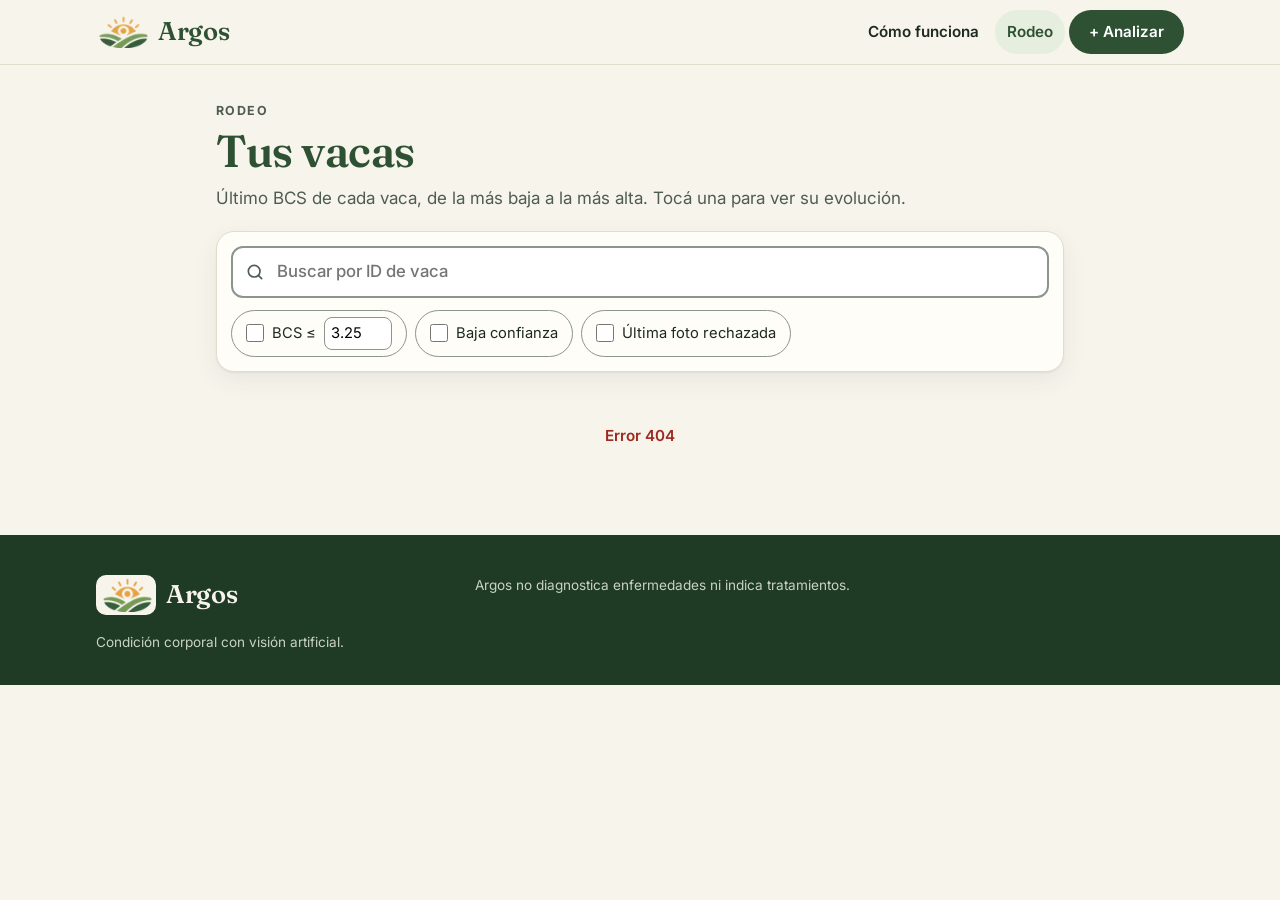
==== commit 2378abf1: "Footer: a la derecha solo 'Argos no diagnostica enfermedades ni indica tratamientos.' (pedido del hu" ====
--- a/web/rodeo.html
+++ b/web/rodeo.html
@@ -124,23 +124,6 @@
         <h1 id="rodeo-title">Tus vacas</h1>
         <p>Último BCS de cada vaca, de la más baja a la más alta. Tocá una para ver su evolución.</p>
       </div>
-      <section class="card dist" id="dist" aria-labelledby="dist-title">
-        <div class="dist-head">
-          <h2 id="dist-title">Distribución de condición corporal del rodeo</h2>
-          <p class="dist-sub">Cantidad de animales según su condición corporal estimada</p>
-        </div>
-        <dl class="dist-stats">
-          <div><dt>Animales evaluados</dt><dd id="dist-animals">—</dd></div>
-          <div><dt><span class="mean-key" aria-hidden="true"></span>BCS promedio</dt><dd id="dist-mean">—</dd></div>
-        </dl>
-        <div class="dist-plot" id="dist-plot" hidden>
-          <svg class="dist-chart" id="dist-chart" role="group"></svg>
-          <div class="dist-tip" id="dist-tip" hidden></div>
-        </div>
-        <p class="dist-state" id="dist-state" aria-live="polite">Cargando distribución…</p>
-        <p class="dist-note" id="dist-note">Solo animales evaluados: cada vaca cuenta una vez, en la barra más cercana al promedio de sus
-          evaluaciones válidas (las fotos rechazadas no cuentan). Eje: valores que usa el modelo, 3.25 a 4.25 de la escala 1–5.</p>
-      </section>
       <div class="card filters">
         <div class="search">
           <svg viewBox="0 0 24 24" fill="none" stroke="currentColor" stroke-width="2" stroke-linecap="round" aria-hidden="true"><circle cx="11" cy="11" r="7"/><path d="m20 20-4-4"/></svg>
@@ -182,8 +165,7 @@
         <p class="fine" style="margin-top:10px">Condición corporal con visión artificial.</p>
       </div>
       <div>
-        <p><strong>Estimación de apoyo; no reemplaza la evaluación de un técnico.</strong></p>
-        <p>Rango validado: BCS 3.25–4.25 (escala 1–5, vacas lecheras). Fuera de ese rango el valor es orientativo.</p>
+        <p class="fine">Argos no diagnostica enfermedades ni indica tratamientos.</p>
       </div>
     </div>
   </footer>
@@ -239,7 +221,6 @@
     }
 
     async function loadCows() {
-      loadDistribution();  // en paralelo: se actualiza cada vez que se recarga la lista
       try {
         const r = await api("/cows");
         if (!r.ok) throw new Error(errorText(r));
@@ -314,154 +295,6 @@
     for (const id of ["q", "f-bcs", "f-low", "f-rej"]) $(id).addEventListener("input", renderList);
     $("f-bcs-max").addEventListener("input", () => { $("f-bcs").checked = true; renderList(); });
 
-    // ---------- Distribución de condición corporal del rodeo (T20): GET /cows/distribution ----------
-    // Cada vaca evaluada cuenta una vez, con el promedio de sus BCS válidos (lo calcula el backend).
-    // El eje x son solo los valores de la grilla del modelo (5 barras): la escala 1–5 completa
-    // agregaría 12 barras siempre en 0, que se leerían como "no hay vacas flacas".
-    let dist = null, distSeq = 0, distActive = -1;
-    const plural = (n, one, many) => `${n} ${n === 1 ? one : many}`;
-
-    async function loadDistribution() {
-      const seq = ++distSeq;
-      const state = $("dist-state");
-      if (!dist) { state.textContent = "Cargando distribución…"; state.className = "dist-state"; state.hidden = false; }
-      let data;
-      try {
-        const r = await api("/cows/distribution");
-        if (!r.ok) throw new Error(errorText(r));
-        data = await r.json();
-      } catch (err) {
-        if (seq !== distSeq) return;
-        dist = null;
-        $("dist-plot").hidden = true;
-        $("dist-animals").textContent = $("dist-mean").textContent = "—";
-        state.textContent = "No se pudo cargar la distribución. " + (err instanceof TypeError ? "Sin conexión con el servidor." : err.message);
-        state.className = "dist-state err";
-        state.hidden = false;
-        return;
-      }
-      if (seq !== distSeq) return;  // llegó una respuesta más nueva
-      const changed = JSON.stringify(data) !== JSON.stringify(dist);
-      dist = data;
-      $("dist-animals").textContent = data.animals;
-      $("dist-mean").textContent = data.mean_bcs != null ? fmt(data.mean_bcs) : "—";
-      const note = $("dist-note");
-      note.dataset.base ??= note.textContent.replace(/\s+/g, " ").trim();
-      note.textContent = note.dataset.base + (data.without_bcs
-        ? ` ${plural(data.without_bcs, "vaca con solo fotos rechazadas no se incluye", "vacas con solo fotos rechazadas no se incluyen")}.` : "");
-      if (!data.animals) {
-        $("dist-plot").hidden = true;
-        state.textContent = "Todavía no hay animales con una evaluación válida. Analizá una foto desde “+ Analizar” para ver la distribución.";
-        state.className = "dist-state";
-        state.hidden = false;
-        return;
-      }
-      state.hidden = true;
-      $("dist-plot").hidden = false;
-      if (changed) drawDistribution(true);
-    }
-
-    function drawDistribution(animate) {
-      if (!dist || !dist.animals) return;
-      const svg = $("dist-chart"), plot = $("dist-plot");
-      const ns = "http://www.w3.org/2000/svg";
-      // Dibujado al ancho real (no un viewBox fijo escalado): el texto queda legible en el celular.
-      const W = Math.max(260, Math.round(plot.clientWidth || 320)), H = W < 480 ? 230 : 260;
-      const L = 30, R = 6, T = 24, B = 46;
-      svg.setAttribute("viewBox", `0 0 ${W} ${H}`);
-      svg.setAttribute("width", W);
-      svg.setAttribute("height", H);
-      svg.classList.toggle("animate", animate);
-      distW = Math.round(plot.clientWidth);  // el ResizeObserver no redibuja (ni corta la animación)
-      svg.replaceChildren();
-      const el = (tag, attrs, parent = svg, text) => {
-        const node = document.createElementNS(ns, tag);
-        for (const [k, v] of Object.entries(attrs)) node.setAttribute(k, v);
-        if (text != null) node.textContent = text;
-        parent.appendChild(node);
-        return node;
-      };
-      const keys = Object.keys(dist.counts);
-      const counts = keys.map((k) => dist.counts[k]);
-      const max = Math.max(...counts);
-      const step = [1, 2, 5, 10, 20, 25, 50, 100, 200, 250, 500, 1000].find((s) => max / s <= 4) || Math.ceil(max / 4);
-      const yMax = Math.max(step, Math.ceil(max / step) * step);
-      const base = H - B, y = (v) => base - (base - T) * v / yMax;
-      const band = (W - L - R) / keys.length, bw = Math.min(band * 0.62, 76);
-      const cx = (i) => L + band * (i + 0.5);
-
-      for (let v = 0; v <= yMax; v += step) {
-        if (v > 0) el("line", { class: "grid", x1: L, x2: W - R, y1: y(v), y2: y(v) });
-        el("text", { class: "tick", x: L - 8, y: y(v) + 4, "text-anchor": "end" }, svg, v);
-      }
-      el("text", { class: "tick", x: L + band * keys.length / 2, y: H - 6, "text-anchor": "middle" }, svg, "BCS estimado (promedio por vaca)");
-
-      // Promedio del rodeo: línea dorada en su posición sobre el eje (interpolada entre barras).
-      const g0 = dist.grid[0], gs = dist.grid.length > 1 ? dist.grid[1] - dist.grid[0] : 1;
-      const mx = cx(0) + band * (dist.mean_bcs - g0) / gs;
-      el("line", { class: "mean", x1: mx, x2: mx, y1: T - 6, y2: base });
-      el("path", { class: "mean-tri", d: `M${mx - 6},${base + 7}L${mx + 6},${base + 7}L${mx},${base}Z` });
-
-      const cats = [];
-      keys.forEach((k, i) => {
-        const n = counts[i];
-        const g = el("g", { class: "cat", tabindex: 0, role: "img",
-          "aria-label": `BCS ${k}: ${plural(n, "animal", "animales")}` });
-        el("rect", { class: "hit", x: L + band * i + 2, y: T - 8, width: band - 4, height: base - T + 30 }, g);
-        const x0 = cx(i) - bw / 2;
-        if (n > 0) {
-          const top = y(n), r = Math.min(7, bw / 2, base - top);
-          el("path", { class: "bar" + (n === max ? " top" : ""), style: `animation-delay:${i * 60}ms`,
-            d: `M${x0},${base}V${top + r}Q${x0},${top} ${x0 + r},${top}H${x0 + bw - r}Q${x0 + bw},${top} ${x0 + bw},${top + r}V${base}Z` }, g);
-        } else {
-          el("rect", { class: "zero", x: x0, y: base - 2, width: bw, height: 2 }, g);
-        }
-        el("text", { class: "val" + (n ? "" : " zero-val"), x: cx(i), y: (n ? y(n) : base) - 7, "text-anchor": "middle" }, g, n);
-        el("text", { class: "xlab", x: cx(i), y: base + 22, "text-anchor": "middle" }, g, k);
-        cats.push(g);
-      });
-      el("line", { class: "axis", x1: L, x2: W - R, y1: base, y2: base });
-
-      svg.setAttribute("aria-label", `Distribución de ${plural(dist.animals, "animal evaluado", "animales evaluados")}: ` +
-        keys.map((k, i) => `BCS ${k}, ${counts[i]}`).join("; ") + `. BCS promedio ${fmt(dist.mean_bcs)}.`);
-
-      const tip = $("dist-tip");
-      const show = (i) => {
-        distActive = i;
-        cats.forEach((c, j) => c.classList.toggle("active", j === i));
-        const n = counts[i];
-        tip.replaceChildren(h("strong", "", `BCS ${keys[i]}`), ` · ${plural(n, "animal", "animales")}`,
-          h("span", "", `${Math.round(100 * n / dist.animals)}% de los evaluados`),
-          h("span", "", "BCS promedio de las evaluaciones de cada vaca"));
-        tip.style.left = Math.min(Math.max(cx(i), 110), W - 110) + "px";
-        tip.style.top = (n ? y(n) : base) - 22 + "px";
-        tip.hidden = false;
-      };
-      const hide = hideDistTip;
-      cats.forEach((g, i) => {
-        g.addEventListener("pointerenter", (e) => { if (e.pointerType === "mouse") show(i); });
-        g.addEventListener("pointerleave", (e) => { if (e.pointerType === "mouse") hide(); });
-        g.addEventListener("click", (e) => { e.stopPropagation(); distActive === i && e.pointerType !== "mouse" ? hide() : show(i); });
-        // Con teclado; un tap también enfoca, pero ahí manda el click (si no, el toggle lo cerraría).
-        g.addEventListener("focus", () => { if (g.matches(":focus-visible")) show(i); });
-        g.addEventListener("blur", hide);
-        g.addEventListener("keydown", (e) => { if (e.key === "Escape") hide(); });
-      });
-      if (!animate && distActive >= 0 && distActive < cats.length) show(distActive); else hide();
-    }
-
-    function hideDistTip() {
-      distActive = -1;
-      for (const c of $("dist-chart").querySelectorAll(".cat.active")) c.classList.remove("active");
-      $("dist-tip").hidden = true;
-    }
-    document.addEventListener("click", () => { if (distActive >= 0) hideDistTip(); });  // tap afuera
-    let distW = 0;
-    new ResizeObserver(() => {
-      const w = Math.round($("dist-plot").clientWidth);
-      if (w && w !== distW) { distW = w; drawDistribution(false); }
-    }).observe($("dist-plot"));
-
     function drawChart(svg, items) {
       const ns = "http://www.w3.org/2000/svg";
       const W = 340, H = 180, L = 34, R = 10, T = 10, B = 26, PAD = 12;
@@ -533,10 +366,23 @@
       const err = h("p", "explain-err");
       err.hidden = true;
       err.setAttribute("role", "alert");
+      // Mientras OpenAI mira la foto: esqueleto con la paleta ARGOS (argos.css), sin porcentajes.
+      const loading = () => {
+        const status = h("p", "explain-status");
+        const dot = h("span", "sun-dot");
+        dot.setAttribute("aria-hidden", "true");
+        status.append(dot, "Argos está mirando la foto…");
+        const lines = ["skeleton", "skeleton", "skeleton short"].map((cls) => h("span", cls));
+        lines.forEach((l) => l.setAttribute("aria-hidden", "true"));
+        return [h("p", "explain-title", "Qué se observa en la foto"), status, ...lines];
+      };
       btn.addEventListener("click", async () => {
         btn.disabled = true;
         btn.textContent = "Mirando la foto…";
         err.hidden = true;
+        body.replaceChildren(...loading());
+        body.hidden = false;
+        body.setAttribute("aria-busy", "true");
         try {
           const r = await api(`/predictions/${encodeURIComponent(p.prediction_id)}/explain`);
           const data = await r.json().catch(() => ({}));
@@ -552,10 +398,13 @@
           body.hidden = false;
           btn.hidden = true;
         } catch (e) {
+          body.hidden = true;
           err.textContent = e instanceof TypeError ? "Sin conexión con el servidor." : e.message;
           err.hidden = false;
           btn.disabled = false;
           btn.textContent = "Ver qué se observa en la foto";
+        } finally {
+          body.removeAttribute("aria-busy");
         }
       });
       wrap.append(btn, body, err);
@@ -621,10 +470,6 @@
     }
     $("back").addEventListener("click", () => { location.hash = ""; });
     window.addEventListener("hashchange", route);
-    // Al volver a la pestaña (p. ej. después de analizar una foto en otra), lista y distribución al día.
-    document.addEventListener("visibilitychange", () => {
-      if (document.visibilityState === "visible" && !$("list-view").hidden) loadCows();
-    });
     route();
   </script>
 </body>
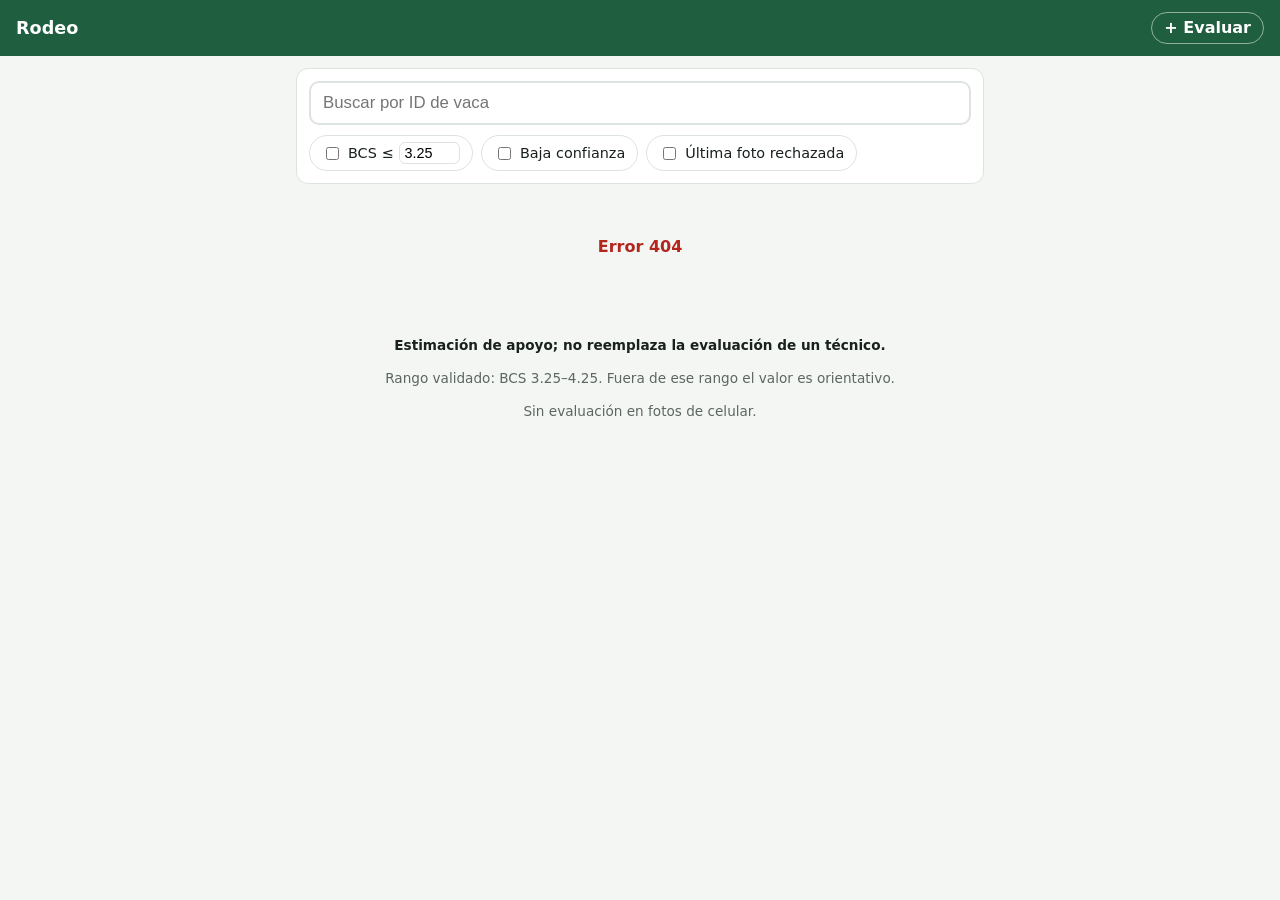
==== commit 3162fdda: "Merge T17: explicación 'Qué se observa en la foto' (OpenAI) Co-Authored-By: Claude Opus 5.5 <noreply" ====
--- a/web/rodeo.html
+++ b/web/rodeo.html
@@ -3,14 +3,127 @@
 <head>
   <meta charset="utf-8">
   <meta name="viewport" content="width=device-width, initial-scale=1">
-  <meta name="theme-color" content="#f7f4ec">
-  <title>Argos · Rodeo</title>
+  <meta name="theme-color" content="#1f5f3f">
+  <title>BCS · Rodeo</title>
+  <style>
+    :root {
+      --bg: #f4f6f3; --card: #fff; --ink: #18211c; --muted: #5b6760; --line: #dde3de;
+      --brand: #1f5f3f; --brand-ink: #fff; --ok: #1f7a4a; --warn: #a86400; --warn-bg: #fff4dd;
+      --bad: #b3261e; --bad-bg: #fde8e6; --band: #e3f0e8;
+    }
+    * { box-sizing: border-box; }
+    body { margin: 0; background: var(--bg); color: var(--ink);
+      font: 16px/1.4 system-ui, -apple-system, "Segoe UI", Roboto, sans-serif; }
+    header { background: var(--brand); color: var(--brand-ink); padding: 12px 16px;
+      display: flex; align-items: center; justify-content: space-between; gap: 8px; }
+    header h1 { font-size: 1.1rem; margin: 0; }
+    header a { color: var(--brand-ink); font-weight: 600; text-decoration: none;
+      border: 1px solid rgba(255,255,255,.5); border-radius: 999px; padding: 4px 12px; white-space: nowrap; }
+    main { max-width: 720px; margin: 0 auto; padding: 12px 16px 24px; }
+    .filters { background: var(--card); border: 1px solid var(--line); border-radius: 12px; padding: 12px; margin-bottom: 12px; }
+    .filters input[type=search] { width: 100%; font-size: 1.05rem; padding: 10px 12px; border: 2px solid var(--line); border-radius: 10px; }
+    .filters input[type=search]:focus, .filters input[type=number]:focus { outline: none; border-color: var(--brand); }
+    .filter-row { display: flex; flex-wrap: wrap; gap: 8px; margin-top: 10px; }
+    .toggle { display: inline-flex; align-items: center; gap: 6px; border: 1px solid var(--line); border-radius: 999px;
+      padding: 6px 12px; font-size: .9rem; background: #fff; cursor: pointer; user-select: none; }
+    .toggle:has(input:checked) { background: var(--band); border-color: var(--ok); color: var(--ok); font-weight: 600; }
+    .toggle input[type=number] { width: 4.2em; font-size: .9rem; padding: 2px 4px; border: 1px solid var(--line); border-radius: 6px; }
+    .count { color: var(--muted); font-size: .85rem; margin: 0 0 8px; }
+    .cows { list-style: none; margin: 0; padding: 0; display: grid; gap: 10px; }
+    .cow { display: flex; gap: 12px; align-items: center; background: var(--card); border: 1px solid var(--line);
+      border-radius: 12px; padding: 10px; cursor: pointer; text-decoration: none; color: inherit; }
+    .cow:focus-visible { outline: 3px solid var(--brand); }
+    .cow img, .hist-item img { width: 72px; height: 72px; object-fit: cover; border-radius: 8px; background: #e9ece9; flex: none; }
+    .cow .info { flex: 1; min-width: 0; }
+    .cow .id { font-weight: 800; font-size: 1.1rem; overflow-wrap: anywhere; }
+    .cow .meta, .hist-item .meta { color: var(--muted); font-size: .82rem; }
+    .cow .score { text-align: right; flex: none; }
+    .cow .score .v { font-size: 1.8rem; font-weight: 800; line-height: 1; }
+    .cow .score .iv { color: var(--muted); font-size: .78rem; }
+    .chip { display: inline-block; border-radius: 999px; padding: 1px 8px; font-size: .75rem; font-weight: 700; margin-top: 2px; }
+    .chip.ok { background: var(--band); color: var(--ok); }
+    .chip.low_confidence { background: var(--warn-bg); color: var(--warn); }
+    .chip.rejected { background: var(--bad-bg); color: var(--bad); }
+    .empty { text-align: center; color: var(--muted); padding: 24px 8px; }
+    .err { color: var(--bad); font-weight: 600; }
+    .back { background: none; border: 0; color: var(--brand); font-weight: 700; font-size: 1rem; padding: 4px 0; cursor: pointer; }
+    .hist-head { display: flex; align-items: baseline; justify-content: space-between; gap: 8px; margin: 4px 0 8px; }
+    .hist-head h2 { margin: 0; font-size: 1.4rem; overflow-wrap: anywhere; }
+    .panel { background: var(--card); border: 1px solid var(--line); border-radius: 12px; padding: 10px; margin-bottom: 12px; }
+    .chart { width: 100%; height: auto; display: block; }
+    .legend { display: flex; flex-wrap: wrap; gap: 12px; color: var(--muted); font-size: .78rem; margin-top: 4px; }
+    .legend i { display: inline-block; width: 10px; height: 10px; border-radius: 50%; margin-right: 4px; vertical-align: -1px; }
+    .hist { list-style: none; margin: 0; padding: 0; display: grid; gap: 8px; }
+    .hist-item { display: flex; gap: 12px; align-items: flex-start; background: var(--card); border: 1px solid var(--line); border-radius: 12px; padding: 10px; }
+    .hist-item .v { font-weight: 800; font-size: 1.2rem; }
+    .hist-item ul { margin: 2px 0 0; padding-left: 18px; color: var(--bad); font-size: .82rem; }
+    footer { color: var(--muted); font-size: .85rem; text-align: center; padding: 0 16px 24px; max-width: 720px; margin: 0 auto; }
+    footer strong { color: var(--ink); }
+    .hist-item > div { flex: 1; min-width: 0; }
+    .explain-btn { margin-top: 6px; background: #fff; color: var(--brand); border: 1px solid var(--brand);
+      border-radius: 999px; padding: 4px 12px; font-size: .85rem; font-weight: 700; cursor: pointer; }
+    .explain-btn[disabled] { opacity: .5; cursor: default; }
+    .explain-body { margin-top: 6px; font-size: .88rem; }
+    .explain-body p { margin: 0 0 4px; }
+    .hist-item .explain-body ul { color: var(--ink); margin: 0 0 4px; }
+    .explain-title { font-weight: 700; }
+    .hist-item .explain-err { color: var(--bad); font-size: .82rem; margin: 4px 0 0; }
+    [hidden] { display: none !important; }
+    @media (min-width: 640px) { .cows { grid-template-columns: 1fr 1fr; } }
+  </style>
+</head>
+<body>
+  <header>
+    <h1>Rodeo</h1>
+    <a id="to-eval" href="index.html">+ Evaluar</a>
+  </header>
+  <main>
+    <section id="list-view">
+      <div class="filters">
+        <input id="q" type="search" placeholder="Buscar por ID de vaca" autocomplete="off" aria-label="Buscar por ID de vaca">
+        <div class="filter-row">
+          <label class="toggle"><input id="f-bcs" type="checkbox"> BCS ≤
+            <input id="f-bcs-max" type="number" min="1" max="9" step="0.25" value="3.25" aria-label="BCS máximo"></label>
+          <label class="toggle"><input id="f-low" type="checkbox"> Baja confianza</label>
+          <label class="toggle"><input id="f-rej" type="checkbox"> Última foto rechazada</label>
+        </div>
+      </div>
+      <p class="count" id="count"></p>
+      <ul class="cows" id="cows"></ul>
+      <p class="empty" id="empty" hidden></p>
+    </section>
+
+    <section id="hist-view" hidden>
+      <button class="back" id="back" type="button">← Rodeo</button>
+      <div class="hist-head"><h2 id="hist-cow"></h2><span class="meta" id="hist-count"></span></div>
+      <div class="panel">
+        <svg class="chart" id="chart" role="img" aria-label="Evolución del BCS"></svg>
+        <div class="legend">
+          <span><i style="background:#1f7a4a"></i>OK</span>
+          <span><i style="background:#a86400"></i>Confianza baja</span>
+          <span><i style="background:#b3261e"></i>Rechazada</span>
+          <span><i style="background:#e3f0e8;border-radius:2px"></i>Rango validado</span>
+        </div>
+      </div>
+      <ul class="hist" id="hist"></ul>
+    </section>
+  </main>
+  <footer>
+    <p><strong>Estimación de apoyo; no reemplaza la evaluación de un técnico.</strong></p>
+    <p>Rango validado: BCS 3.25–4.25. Fuera de ese rango el valor es orientativo.</p>
+    <p>Sin evaluación en fotos de celular.</p>
+  </footer>
+
   <script>
     "use strict";
-    // Va primero en <head>: deja la cookie antes de pedir la hoja de estilos y las imágenes, que
-    // también exigen el token. El token llega en el link compartido (?token=); nunca va escrito en el
-    // HTML. Se guarda (localStorage + cookie SameSite=Strict, para que las páginas carguen sin token en
-    // la URL) y se saca de la barra de direcciones: no queda en el historial ni en los logs.
+    // Rango validado por G0: el modelo solo vio BCS 3.25–4.25 (sdb_bcs).
+    const VALID_MIN = 3.25, VALID_MAX = 4.25;
+    const STATUS_TEXT = { ok: "OK", low_confidence: "Confianza baja", rejected: "Rechazada" };
+    const STATUS_COLOR = { ok: "#1f7a4a", low_confidence: "#a86400", rejected: "#b3261e" };
+
+    // El token llega en el link compartido (?token=); nunca va escrito en el HTML. Se guarda
+    // (localStorage + cookie SameSite=Strict, para que las páginas carguen sin token en la URL) y se
+    // saca de la barra de direcciones: no queda en el historial ni en los logs de cada request.
     const TOKEN_KEY = "bcs.token";
     const token = (() => {
       const params = new URLSearchParams(location.search);
@@ -31,153 +144,6 @@
       }
       return t;
     })();
-  </script>
-  <link rel="icon" type="image/png" href="img/logo-mark-64.png">
-  <link rel="preconnect" href="https://fonts.googleapis.com">
-  <link rel="preconnect" href="https://fonts.gstatic.com" crossorigin>
-  <link rel="stylesheet" href="https://fonts.googleapis.com/css2?family=Fraunces:opsz,wght@9..144,500;9..144,600&family=Inter:wght@400;500;600;700&display=swap">
-  <link rel="stylesheet" href="argos.css">
-  <style>
-    main.wrap { max-width: 880px; padding-top: 28px; }
-    .page-head h1 { font-size: clamp(2rem, 7vw, 2.8rem); margin-top: 6px; }
-    .page-head p { color: var(--muted); margin-top: 8px; }
-    .filters { padding: 14px; margin: 20px 0 12px; }
-    .search { position: relative; }
-    .search svg { position: absolute; left: 14px; top: 50%; width: 20px; height: 20px; margin-top: -10px; color: var(--muted); pointer-events: none; }
-    .search .input { padding-left: 44px; font-weight: 500; font-size: 1.05rem; }
-    .filter-row { display: flex; flex-wrap: wrap; gap: 8px; margin-top: 12px; }
-    .toggle { display: inline-flex; align-items: center; gap: 8px; min-height: 44px; border: 1px solid var(--line-strong); border-radius: 999px;
-      padding: 6px 14px; font-size: .92rem; background: var(--card); cursor: pointer; user-select: none; }
-    .toggle input[type=checkbox] { width: 18px; height: 18px; margin: 0; accent-color: var(--forest); }
-    .toggle:has(input[type=checkbox]:checked) { background: var(--sage-soft); border-color: var(--forest); color: var(--forest); font-weight: 700; }
-    .toggle input[type=number] { width: 4.6em; font: inherit; padding: 4px 6px; border: 1px solid var(--line-strong); border-radius: 8px; background: #fff; }
-    .count { color: var(--muted); font-size: .88rem; margin: 0 0 10px; }
-    .cows { list-style: none; margin: 0; padding: 0; display: grid; gap: 10px; }
-    .cow { display: grid; grid-template-columns: 72px 1fr auto; gap: 12px; align-items: center; background: var(--card);
-      border: 1px solid var(--line); border-radius: var(--radius); padding: 12px; text-decoration: none; color: inherit;
-      box-shadow: var(--shadow); transition: border-color .15s ease, transform .15s ease; }
-    .cow:hover { border-color: var(--sage); }
-    @media (prefers-reduced-motion: no-preference) { .cow:hover { transform: translateY(-1px); } }
-    .cow img, .hist-item img { width: 72px; height: 72px; object-fit: cover; border-radius: var(--radius-sm); background: var(--sand); display: block; }
-    .cow .info { min-width: 0; }
-    .cow .id { font-weight: 800; font-size: 1.1rem; overflow-wrap: anywhere; }
-    .cow .meta, .hist-item .meta { color: var(--muted); font-size: .84rem; }
-    .cow .score { text-align: right; min-width: 84px; }
-    .cow .score .v { font-family: var(--font-display); font-weight: 600; font-size: 2rem; line-height: 1; color: var(--forest); }
-    .cow .score .iv { color: var(--muted); font-size: .78rem; margin-top: 2px; }
-    .cow .scale { margin-top: 8px; }
-    .chip { margin-top: 4px; }
-    .empty { text-align: center; color: var(--muted); padding: 32px 8px; }
-    .empty.err { color: var(--bad); font-weight: 600; }
-    .back { margin-left: -8px; }
-    .hist-head { display: flex; align-items: baseline; justify-content: space-between; gap: 8px; flex-wrap: wrap; margin: 8px 0 14px; }
-    .hist-head h2 { font-size: clamp(1.8rem, 6vw, 2.4rem); overflow-wrap: anywhere; }
-    .panel { padding: 14px; margin-bottom: 14px; }
-    .panel h3 { font-family: var(--font-ui); font-size: .95rem; color: var(--ink); margin-bottom: 6px; }
-    .chart { width: 100%; height: auto; display: block; }
-    .legend { display: flex; flex-wrap: wrap; gap: 6px 14px; color: var(--muted); font-size: .82rem; margin-top: 6px; }
-    .legend i { display: inline-block; width: 10px; height: 10px; border-radius: 50%; margin-right: 6px; vertical-align: -1px; }
-    .hist { list-style: none; margin: 0; padding: 0; display: grid; gap: 10px; }
-    .hist-item { display: flex; gap: 12px; align-items: flex-start; background: var(--card); border: 1px solid var(--line);
-      border-radius: var(--radius); padding: 12px; }
-    .hist-item > div { flex: 1; min-width: 0; }
-    .hist-item .v { font-weight: 800; font-size: 1.2rem; }
-    .hist-item ul { margin: 4px 0 0; padding-left: 18px; color: var(--bad); font-size: .86rem; }
-    .explain-btn { margin-top: 10px; display: inline-flex; align-items: center; gap: 6px; min-height: 44px; padding: 0 16px;
-      background: var(--card); color: var(--forest); border: 2px solid var(--forest); border-radius: 999px;
-      font: 700 .9rem/1.2 var(--font-ui); cursor: pointer; }
-    .explain-btn:hover { background: var(--sage-soft); }
-    .explain-btn[disabled] { opacity: .5; cursor: default; }
-    .explain-body { margin-top: 10px; font-size: .92rem; background: var(--ivory); border: 1px solid var(--line);
-      border-left: 3px solid var(--sage); border-radius: var(--radius-sm); padding: 10px 12px; }
-    .explain-body p + p { margin-top: 4px; }
-    .hist-item .explain-body ul { color: var(--ink); margin: 6px 0 0; }
-    .explain-body strong { color: var(--forest); }
-    .explain-title { font-family: var(--font-display); font-weight: 600; font-size: 1.05rem; color: var(--forest); }
-    .hist-item .explain-err { color: var(--bad); font-size: .86rem; font-weight: 600; margin-top: 6px; }
-    @media (min-width: 680px) { .cows { grid-template-columns: 1fr 1fr; } }
-  </style>
-</head>
-<body>
-  <a class="skip" href="#main">Ir al contenido</a>
-  <header class="site-header">
-    <div class="wrap">
-      <a class="brand" href="index.html" aria-label="Argos, inicio">
-        <picture>
-          <source type="image/webp" srcset="img/logo-mark-128.webp 2x, img/logo-mark-64.webp 1x">
-          <img src="img/logo-mark-128.png" alt="" width="52" height="32">
-        </picture>
-        <span>Argos</span>
-      </a>
-      <nav class="nav" aria-label="Principal">
-        <a class="nav-wide" href="index.html#como-funciona">Cómo funciona</a>
-        <a href="rodeo.html" aria-current="page">Rodeo</a>
-        <a class="btn small" id="to-eval" href="index.html#analizar">+ Analizar</a>
-      </nav>
-    </div>
-  </header>
-
-  <main class="wrap" id="main">
-    <section id="list-view" aria-labelledby="rodeo-title">
-      <div class="page-head">
-        <p class="eyebrow">Rodeo</p>
-        <h1 id="rodeo-title">Tus vacas</h1>
-        <p>Último BCS de cada vaca, de la más baja a la más alta. Tocá una para ver su evolución.</p>
-      </div>
-      <div class="card filters">
-        <div class="search">
-          <svg viewBox="0 0 24 24" fill="none" stroke="currentColor" stroke-width="2" stroke-linecap="round" aria-hidden="true"><circle cx="11" cy="11" r="7"/><path d="m20 20-4-4"/></svg>
-          <input class="input" id="q" type="search" placeholder="Buscar por ID de vaca" autocomplete="off" aria-label="Buscar por ID de vaca">
-        </div>
-        <div class="filter-row" role="group" aria-label="Filtros">
-          <label class="toggle"><input id="f-bcs" type="checkbox"> BCS ≤
-            <input id="f-bcs-max" type="number" min="1" max="9" step="0.25" value="3.25" aria-label="BCS máximo"></label>
-          <label class="toggle"><input id="f-low" type="checkbox"> Baja confianza</label>
-          <label class="toggle"><input id="f-rej" type="checkbox"> Última foto rechazada</label>
-        </div>
-      </div>
-      <p class="count" id="count" aria-live="polite"></p>
-      <ul class="cows" id="cows"></ul>
-      <p class="empty" id="empty" hidden></p>
-    </section>
-
-    <section id="hist-view" aria-labelledby="hist-cow" hidden>
-      <button class="btn ghost small back" id="back" type="button">← Volver al rodeo</button>
-      <div class="hist-head"><h2 id="hist-cow" tabindex="-1"></h2><span class="meta" id="hist-count"></span></div>
-      <div class="card panel">
-        <h3>Evolución del BCS</h3>
-        <svg class="chart" id="chart" role="img" aria-label="Evolución del BCS"></svg>
-        <div class="legend">
-          <span><i style="background:#2e6b3a"></i>OK</span>
-          <span><i style="background:#8a5a12"></i>Confianza baja</span>
-          <span><i style="background:#9e2a1f"></i>Rechazada</span>
-          <span><i style="background:#e6efdf;border:1px solid #769b56;border-radius:2px"></i>Rango validado</span>
-        </div>
-      </div>
-      <ul class="hist" id="hist"></ul>
-    </section>
-  </main>
-
-  <footer class="site-footer">
-    <div class="wrap">
-      <div>
-        <span class="brand"><img src="img/logo-mark-128.png" alt="" width="60" height="40" loading="lazy"><span>Argos</span></span>
-        <p class="fine" style="margin-top:10px">Condición corporal con visión artificial.</p>
-      </div>
-      <div>
-        <p class="fine">Argos no diagnostica enfermedades ni indica tratamientos.</p>
-      </div>
-    </div>
-  </footer>
-
-  <script>
-    "use strict";
-    // Rango validado por G0: el modelo solo vio BCS 3.25–4.25 (sdb_bcs), dentro de la escala 1–5.
-    const VALID_MIN = 3.25, VALID_MAX = 4.25;
-    const SCALE_MIN = 1, SCALE_MAX = 5;
-    const STATUS_TEXT = { ok: "OK", low_confidence: "Confianza baja", rejected: "Rechazada" };
-    const STATUS_COLOR = { ok: "#2e6b3a", low_confidence: "#8a5a12", rejected: "#9e2a1f" };
-
     const api = (path) => fetch(path, { headers: { "X-App-Token": token } });
     const $ = (id) => document.getElementById(id);
     const fmt = (x) => Number(x).toFixed(2);
@@ -201,18 +167,6 @@
       return node;
     };
     const chip = (status) => h("span", "chip " + status, STATUS_TEXT[status] || status);
-    const pct = (v) => (100 * (Math.min(SCALE_MAX, Math.max(SCALE_MIN, v)) - SCALE_MIN) / (SCALE_MAX - SCALE_MIN)).toFixed(2) + "%";
-    // Escala 1–5 en miniatura: franja del rango validado y la marca del BCS.
-    function miniScale(bcs) {
-      const s = h("div", "scale mini");
-      s.setAttribute("aria-hidden", "true");
-      const band = h("span", "band");
-      band.style.cssText = `left:${pct(VALID_MIN)};width:calc(${pct(VALID_MAX)} - ${pct(VALID_MIN)})`;
-      const mark = h("span", "mark");
-      mark.style.left = pct(bcs);
-      s.append(band, mark);
-      return s;
-    }
 
     let cows = [];
 
@@ -277,7 +231,7 @@
           const parts = [];
           if (c.interval) parts.push(`${fmt(c.interval[0])}–${fmt(c.interval[1])}`);
           if (c.confidence != null) parts.push(Math.round(c.confidence * 100) + "% conf.");
-          score.append(h("div", "iv", parts.join(" · ")), miniScale(c.bcs));
+          score.append(h("div", "iv", parts.join(" · ")));
         } else {
           score.append(h("div", "iv", "sin BCS válido"));
         }
@@ -287,7 +241,7 @@
       }
       $("count").textContent = cows.length ? `${rows.length} de ${cows.length} vacas · ordenadas por BCS (más bajo primero)` : "";
       if (!$("empty").classList.contains("err")) {
-        $("empty").textContent = cows.length ? "Ninguna vaca cumple los filtros." : "Todavía no hay evaluaciones. Empezá desde “+ Analizar”.";
+        $("empty").textContent = cows.length ? "Ninguna vaca cumple los filtros." : "Todavía no hay evaluaciones. Empezá desde “+ Evaluar”.";
       }
       $("empty").hidden = rows.length > 0;
     }
@@ -320,22 +274,21 @@
         : x0 + (x1 - x0) * (Date.parse(p.created_at) - t0) / (t1 - t0);
       const y = (v) => T + (H - T - B) * (yMax - v) / (yMax - yMin);
 
-      el("rect", { x: L, y: y(VALID_MAX), width: W - L - R, height: y(VALID_MIN) - y(VALID_MAX), fill: "#e6efdf" });
+      el("rect", { x: L, y: y(VALID_MAX), width: W - L - R, height: y(VALID_MIN) - y(VALID_MAX), fill: "#e3f0e8" });
       for (let v = yMin; v <= yMax + 1e-9; v += 0.5) {
-        el("line", { x1: L, x2: W - R, y1: y(v), y2: y(v), stroke: "#ece6d6" });
-        el("text", { x: L - 6, y: y(v) + 4, "text-anchor": "end", "font-size": 11, fill: "#4f5c52" }, v.toFixed(1));
-      }
-      el("line", { x1: L, x2: W - R, y1: H - B, y2: H - B, stroke: "#8a958c" });
+        el("line", { x1: L, x2: W - R, y1: y(v), y2: y(v), stroke: "#e6e9e6" });
+        el("text", { x: L - 6, y: y(v) + 4, "text-anchor": "end", "font-size": 11, fill: "#5b6760" }, v.toFixed(1));
+      }
+      el("line", { x1: L, x2: W - R, y1: H - B, y2: H - B, stroke: "#b9c2bc" });
       const sameDay = new Date(t0).toDateString() === new Date(t1).toDateString();
       const tickFmt = (t) => sameDay
         ? new Date(t).toLocaleTimeString("es-UY", { hour: "2-digit", minute: "2-digit", hour12: false })
         : new Date(t).toLocaleDateString("es-UY", { day: "2-digit", month: "2-digit" });
-      el("text", { x: L, y: H - 8, "font-size": 11, fill: "#4f5c52" }, tickFmt(t0));
-      if (t1 !== t0) el("text", { x: W - R, y: H - 8, "text-anchor": "end", "font-size": 11, fill: "#4f5c52" }, tickFmt(t1));
+      el("text", { x: L, y: H - 8, "font-size": 11, fill: "#5b6760" }, tickFmt(t0));
+      if (t1 !== t0) el("text", { x: W - R, y: H - 8, "text-anchor": "end", "font-size": 11, fill: "#5b6760" }, tickFmt(t1));
 
       if (valid.length > 1) {
-        el("polyline", { points: valid.map((p) => `${x(p)},${y(p.bcs)}`).join(" "), fill: "none", stroke: "#769b56", "stroke-width": 2.5,
-                         "stroke-linejoin": "round", "stroke-linecap": "round" });
+        el("polyline", { points: valid.map((p) => `${x(p)},${y(p.bcs)}`).join(" "), fill: "none", stroke: "#7fa58f", "stroke-width": 2 });
       }
       for (const p of pts) {
         const tip = `${fmtDate(p.created_at)} · ${STATUS_TEXT[p.status]}` + (p.bcs != null ? ` · BCS ${fmt(p.bcs)}` : "");
@@ -348,7 +301,7 @@
           if (p.interval) {
             el("line", { x1: x(p), x2: x(p), y1: y(p.interval[0]), y2: y(p.interval[1]), stroke: STATUS_COLOR[p.status], "stroke-width": 2, opacity: .35 });
           }
-          mark = el("circle", { cx: x(p), cy: y(p.bcs), r: 5.5, fill: STATUS_COLOR[p.status] || STATUS_COLOR.ok, stroke: "#fffdf8", "stroke-width": 2 });
+          mark = el("circle", { cx: x(p), cy: y(p.bcs), r: 5, fill: STATUS_COLOR[p.status] || "#1f7a4a", stroke: "#fff", "stroke-width": 1.5 });
         }
         mark.dataset.predictionId = p.prediction_id;
         mark.appendChild(document.createElementNS(ns, "title")).textContent = tip;
@@ -362,27 +315,12 @@
       btn.type = "button";
       const body = h("div", "explain-body");
       body.hidden = true;
-      body.setAttribute("aria-live", "polite");
       const err = h("p", "explain-err");
       err.hidden = true;
-      err.setAttribute("role", "alert");
-      // Mientras OpenAI mira la foto: esqueleto con la paleta ARGOS (argos.css), sin porcentajes.
-      const loading = () => {
-        const status = h("p", "explain-status");
-        const dot = h("span", "sun-dot");
-        dot.setAttribute("aria-hidden", "true");
-        status.append(dot, "Argos está mirando la foto…");
-        const lines = ["skeleton", "skeleton", "skeleton short"].map((cls) => h("span", cls));
-        lines.forEach((l) => l.setAttribute("aria-hidden", "true"));
-        return [h("p", "explain-title", "Qué se observa en la foto"), status, ...lines];
-      };
       btn.addEventListener("click", async () => {
         btn.disabled = true;
         btn.textContent = "Mirando la foto…";
         err.hidden = true;
-        body.replaceChildren(...loading());
-        body.hidden = false;
-        body.setAttribute("aria-busy", "true");
         try {
           const r = await api(`/predictions/${encodeURIComponent(p.prediction_id)}/explain`);
           const data = await r.json().catch(() => ({}));
@@ -398,13 +336,10 @@
           body.hidden = false;
           btn.hidden = true;
         } catch (e) {
-          body.hidden = true;
           err.textContent = e instanceof TypeError ? "Sin conexión con el servidor." : e.message;
           err.hidden = false;
           btn.disabled = false;
           btn.textContent = "Ver qué se observa en la foto";
-        } finally {
-          body.removeAttribute("aria-busy");
         }
       });
       wrap.append(btn, body, err);
@@ -420,7 +355,6 @@
       ul.replaceChildren();
       $("chart").replaceChildren();
       window.scrollTo(0, 0);
-      $("hist-cow").focus({ preventScroll: true });
       let items;
       try {
         const r = await api("/cows/" + encodeURIComponent(cowId));
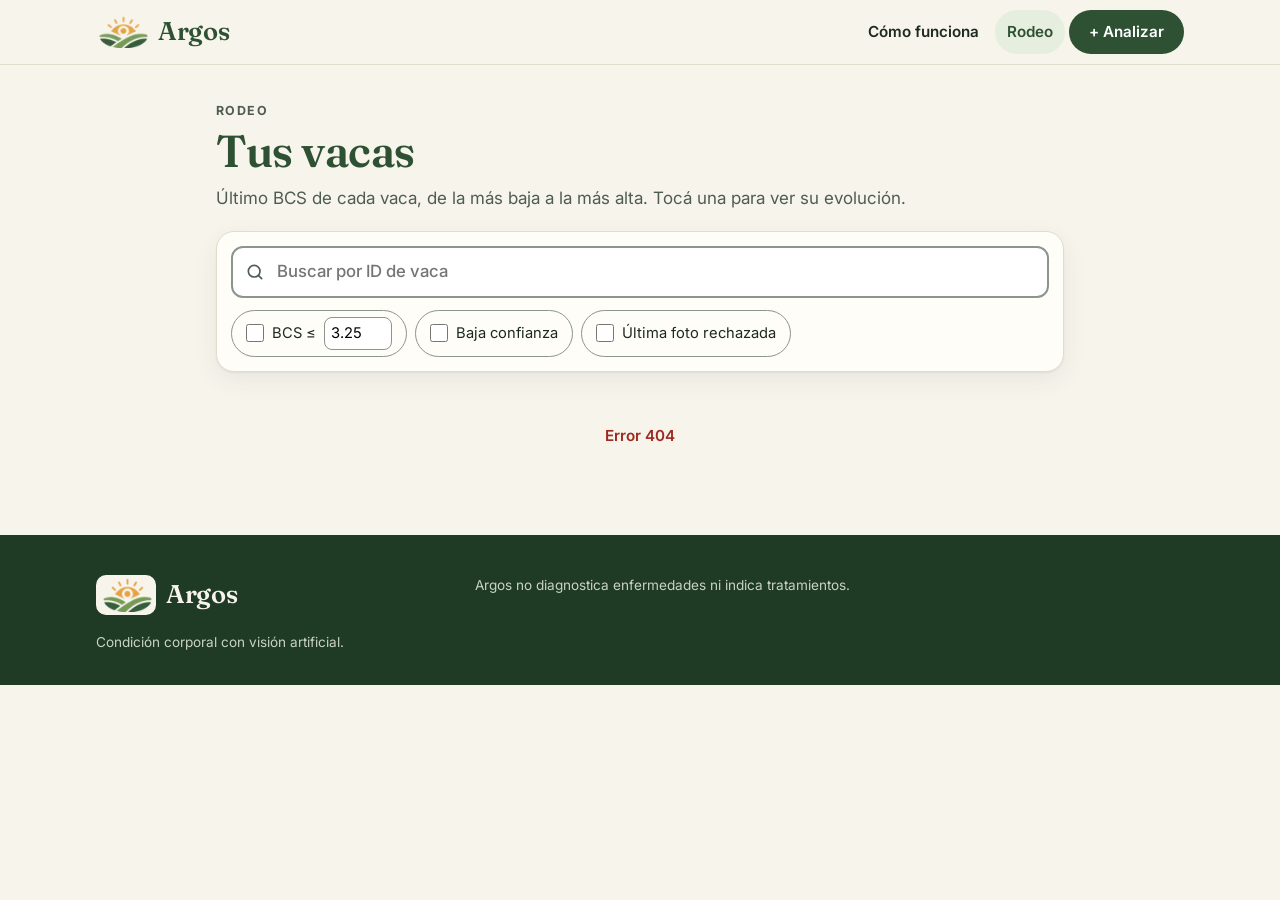
==== commit 554d5c66: "Merge T18+T19: rediseño ARGOS, explicación en paralelo con /predict, footer Co-Authored-By: Claude O" ====
--- a/web/rodeo.html
+++ b/web/rodeo.html
@@ -3,127 +3,14 @@
 <head>
   <meta charset="utf-8">
   <meta name="viewport" content="width=device-width, initial-scale=1">
-  <meta name="theme-color" content="#1f5f3f">
-  <title>BCS · Rodeo</title>
-  <style>
-    :root {
-      --bg: #f4f6f3; --card: #fff; --ink: #18211c; --muted: #5b6760; --line: #dde3de;
-      --brand: #1f5f3f; --brand-ink: #fff; --ok: #1f7a4a; --warn: #a86400; --warn-bg: #fff4dd;
-      --bad: #b3261e; --bad-bg: #fde8e6; --band: #e3f0e8;
-    }
-    * { box-sizing: border-box; }
-    body { margin: 0; background: var(--bg); color: var(--ink);
-      font: 16px/1.4 system-ui, -apple-system, "Segoe UI", Roboto, sans-serif; }
-    header { background: var(--brand); color: var(--brand-ink); padding: 12px 16px;
-      display: flex; align-items: center; justify-content: space-between; gap: 8px; }
-    header h1 { font-size: 1.1rem; margin: 0; }
-    header a { color: var(--brand-ink); font-weight: 600; text-decoration: none;
-      border: 1px solid rgba(255,255,255,.5); border-radius: 999px; padding: 4px 12px; white-space: nowrap; }
-    main { max-width: 720px; margin: 0 auto; padding: 12px 16px 24px; }
-    .filters { background: var(--card); border: 1px solid var(--line); border-radius: 12px; padding: 12px; margin-bottom: 12px; }
-    .filters input[type=search] { width: 100%; font-size: 1.05rem; padding: 10px 12px; border: 2px solid var(--line); border-radius: 10px; }
-    .filters input[type=search]:focus, .filters input[type=number]:focus { outline: none; border-color: var(--brand); }
-    .filter-row { display: flex; flex-wrap: wrap; gap: 8px; margin-top: 10px; }
-    .toggle { display: inline-flex; align-items: center; gap: 6px; border: 1px solid var(--line); border-radius: 999px;
-      padding: 6px 12px; font-size: .9rem; background: #fff; cursor: pointer; user-select: none; }
-    .toggle:has(input:checked) { background: var(--band); border-color: var(--ok); color: var(--ok); font-weight: 600; }
-    .toggle input[type=number] { width: 4.2em; font-size: .9rem; padding: 2px 4px; border: 1px solid var(--line); border-radius: 6px; }
-    .count { color: var(--muted); font-size: .85rem; margin: 0 0 8px; }
-    .cows { list-style: none; margin: 0; padding: 0; display: grid; gap: 10px; }
-    .cow { display: flex; gap: 12px; align-items: center; background: var(--card); border: 1px solid var(--line);
-      border-radius: 12px; padding: 10px; cursor: pointer; text-decoration: none; color: inherit; }
-    .cow:focus-visible { outline: 3px solid var(--brand); }
-    .cow img, .hist-item img { width: 72px; height: 72px; object-fit: cover; border-radius: 8px; background: #e9ece9; flex: none; }
-    .cow .info { flex: 1; min-width: 0; }
-    .cow .id { font-weight: 800; font-size: 1.1rem; overflow-wrap: anywhere; }
-    .cow .meta, .hist-item .meta { color: var(--muted); font-size: .82rem; }
-    .cow .score { text-align: right; flex: none; }
-    .cow .score .v { font-size: 1.8rem; font-weight: 800; line-height: 1; }
-    .cow .score .iv { color: var(--muted); font-size: .78rem; }
-    .chip { display: inline-block; border-radius: 999px; padding: 1px 8px; font-size: .75rem; font-weight: 700; margin-top: 2px; }
-    .chip.ok { background: var(--band); color: var(--ok); }
-    .chip.low_confidence { background: var(--warn-bg); color: var(--warn); }
-    .chip.rejected { background: var(--bad-bg); color: var(--bad); }
-    .empty { text-align: center; color: var(--muted); padding: 24px 8px; }
-    .err { color: var(--bad); font-weight: 600; }
-    .back { background: none; border: 0; color: var(--brand); font-weight: 700; font-size: 1rem; padding: 4px 0; cursor: pointer; }
-    .hist-head { display: flex; align-items: baseline; justify-content: space-between; gap: 8px; margin: 4px 0 8px; }
-    .hist-head h2 { margin: 0; font-size: 1.4rem; overflow-wrap: anywhere; }
-    .panel { background: var(--card); border: 1px solid var(--line); border-radius: 12px; padding: 10px; margin-bottom: 12px; }
-    .chart { width: 100%; height: auto; display: block; }
-    .legend { display: flex; flex-wrap: wrap; gap: 12px; color: var(--muted); font-size: .78rem; margin-top: 4px; }
-    .legend i { display: inline-block; width: 10px; height: 10px; border-radius: 50%; margin-right: 4px; vertical-align: -1px; }
-    .hist { list-style: none; margin: 0; padding: 0; display: grid; gap: 8px; }
-    .hist-item { display: flex; gap: 12px; align-items: flex-start; background: var(--card); border: 1px solid var(--line); border-radius: 12px; padding: 10px; }
-    .hist-item .v { font-weight: 800; font-size: 1.2rem; }
-    .hist-item ul { margin: 2px 0 0; padding-left: 18px; color: var(--bad); font-size: .82rem; }
-    footer { color: var(--muted); font-size: .85rem; text-align: center; padding: 0 16px 24px; max-width: 720px; margin: 0 auto; }
-    footer strong { color: var(--ink); }
-    .hist-item > div { flex: 1; min-width: 0; }
-    .explain-btn { margin-top: 6px; background: #fff; color: var(--brand); border: 1px solid var(--brand);
-      border-radius: 999px; padding: 4px 12px; font-size: .85rem; font-weight: 700; cursor: pointer; }
-    .explain-btn[disabled] { opacity: .5; cursor: default; }
-    .explain-body { margin-top: 6px; font-size: .88rem; }
-    .explain-body p { margin: 0 0 4px; }
-    .hist-item .explain-body ul { color: var(--ink); margin: 0 0 4px; }
-    .explain-title { font-weight: 700; }
-    .hist-item .explain-err { color: var(--bad); font-size: .82rem; margin: 4px 0 0; }
-    [hidden] { display: none !important; }
-    @media (min-width: 640px) { .cows { grid-template-columns: 1fr 1fr; } }
-  </style>
-</head>
-<body>
-  <header>
-    <h1>Rodeo</h1>
-    <a id="to-eval" href="index.html">+ Evaluar</a>
-  </header>
-  <main>
-    <section id="list-view">
-      <div class="filters">
-        <input id="q" type="search" placeholder="Buscar por ID de vaca" autocomplete="off" aria-label="Buscar por ID de vaca">
-        <div class="filter-row">
-          <label class="toggle"><input id="f-bcs" type="checkbox"> BCS ≤
-            <input id="f-bcs-max" type="number" min="1" max="9" step="0.25" value="3.25" aria-label="BCS máximo"></label>
-          <label class="toggle"><input id="f-low" type="checkbox"> Baja confianza</label>
-          <label class="toggle"><input id="f-rej" type="checkbox"> Última foto rechazada</label>
-        </div>
-      </div>
-      <p class="count" id="count"></p>
-      <ul class="cows" id="cows"></ul>
-      <p class="empty" id="empty" hidden></p>
-    </section>
-
-    <section id="hist-view" hidden>
-      <button class="back" id="back" type="button">← Rodeo</button>
-      <div class="hist-head"><h2 id="hist-cow"></h2><span class="meta" id="hist-count"></span></div>
-      <div class="panel">
-        <svg class="chart" id="chart" role="img" aria-label="Evolución del BCS"></svg>
-        <div class="legend">
-          <span><i style="background:#1f7a4a"></i>OK</span>
-          <span><i style="background:#a86400"></i>Confianza baja</span>
-          <span><i style="background:#b3261e"></i>Rechazada</span>
-          <span><i style="background:#e3f0e8;border-radius:2px"></i>Rango validado</span>
-        </div>
-      </div>
-      <ul class="hist" id="hist"></ul>
-    </section>
-  </main>
-  <footer>
-    <p><strong>Estimación de apoyo; no reemplaza la evaluación de un técnico.</strong></p>
-    <p>Rango validado: BCS 3.25–4.25. Fuera de ese rango el valor es orientativo.</p>
-    <p>Sin evaluación en fotos de celular.</p>
-  </footer>
-
+  <meta name="theme-color" content="#f7f4ec">
+  <title>Argos · Rodeo</title>
   <script>
     "use strict";
-    // Rango validado por G0: el modelo solo vio BCS 3.25–4.25 (sdb_bcs).
-    const VALID_MIN = 3.25, VALID_MAX = 4.25;
-    const STATUS_TEXT = { ok: "OK", low_confidence: "Confianza baja", rejected: "Rechazada" };
-    const STATUS_COLOR = { ok: "#1f7a4a", low_confidence: "#a86400", rejected: "#b3261e" };
-
-    // El token llega en el link compartido (?token=); nunca va escrito en el HTML. Se guarda
-    // (localStorage + cookie SameSite=Strict, para que las páginas carguen sin token en la URL) y se
-    // saca de la barra de direcciones: no queda en el historial ni en los logs de cada request.
+    // Va primero en <head>: deja la cookie antes de pedir la hoja de estilos y las imágenes, que
+    // también exigen el token. El token llega en el link compartido (?token=); nunca va escrito en el
+    // HTML. Se guarda (localStorage + cookie SameSite=Strict, para que las páginas carguen sin token en
+    // la URL) y se saca de la barra de direcciones: no queda en el historial ni en los logs.
     const TOKEN_KEY = "bcs.token";
     const token = (() => {
       const params = new URLSearchParams(location.search);
@@ -144,6 +31,153 @@
       }
       return t;
     })();
+  </script>
+  <link rel="icon" type="image/png" href="img/logo-mark-64.png">
+  <link rel="preconnect" href="https://fonts.googleapis.com">
+  <link rel="preconnect" href="https://fonts.gstatic.com" crossorigin>
+  <link rel="stylesheet" href="https://fonts.googleapis.com/css2?family=Fraunces:opsz,wght@9..144,500;9..144,600&family=Inter:wght@400;500;600;700&display=swap">
+  <link rel="stylesheet" href="argos.css">
+  <style>
+    main.wrap { max-width: 880px; padding-top: 28px; }
+    .page-head h1 { font-size: clamp(2rem, 7vw, 2.8rem); margin-top: 6px; }
+    .page-head p { color: var(--muted); margin-top: 8px; }
+    .filters { padding: 14px; margin: 20px 0 12px; }
+    .search { position: relative; }
+    .search svg { position: absolute; left: 14px; top: 50%; width: 20px; height: 20px; margin-top: -10px; color: var(--muted); pointer-events: none; }
+    .search .input { padding-left: 44px; font-weight: 500; font-size: 1.05rem; }
+    .filter-row { display: flex; flex-wrap: wrap; gap: 8px; margin-top: 12px; }
+    .toggle { display: inline-flex; align-items: center; gap: 8px; min-height: 44px; border: 1px solid var(--line-strong); border-radius: 999px;
+      padding: 6px 14px; font-size: .92rem; background: var(--card); cursor: pointer; user-select: none; }
+    .toggle input[type=checkbox] { width: 18px; height: 18px; margin: 0; accent-color: var(--forest); }
+    .toggle:has(input[type=checkbox]:checked) { background: var(--sage-soft); border-color: var(--forest); color: var(--forest); font-weight: 700; }
+    .toggle input[type=number] { width: 4.6em; font: inherit; padding: 4px 6px; border: 1px solid var(--line-strong); border-radius: 8px; background: #fff; }
+    .count { color: var(--muted); font-size: .88rem; margin: 0 0 10px; }
+    .cows { list-style: none; margin: 0; padding: 0; display: grid; gap: 10px; }
+    .cow { display: grid; grid-template-columns: 72px 1fr auto; gap: 12px; align-items: center; background: var(--card);
+      border: 1px solid var(--line); border-radius: var(--radius); padding: 12px; text-decoration: none; color: inherit;
+      box-shadow: var(--shadow); transition: border-color .15s ease, transform .15s ease; }
+    .cow:hover { border-color: var(--sage); }
+    @media (prefers-reduced-motion: no-preference) { .cow:hover { transform: translateY(-1px); } }
+    .cow img, .hist-item img { width: 72px; height: 72px; object-fit: cover; border-radius: var(--radius-sm); background: var(--sand); display: block; }
+    .cow .info { min-width: 0; }
+    .cow .id { font-weight: 800; font-size: 1.1rem; overflow-wrap: anywhere; }
+    .cow .meta, .hist-item .meta { color: var(--muted); font-size: .84rem; }
+    .cow .score { text-align: right; min-width: 84px; }
+    .cow .score .v { font-family: var(--font-display); font-weight: 600; font-size: 2rem; line-height: 1; color: var(--forest); }
+    .cow .score .iv { color: var(--muted); font-size: .78rem; margin-top: 2px; }
+    .cow .scale { margin-top: 8px; }
+    .chip { margin-top: 4px; }
+    .empty { text-align: center; color: var(--muted); padding: 32px 8px; }
+    .empty.err { color: var(--bad); font-weight: 600; }
+    .back { margin-left: -8px; }
+    .hist-head { display: flex; align-items: baseline; justify-content: space-between; gap: 8px; flex-wrap: wrap; margin: 8px 0 14px; }
+    .hist-head h2 { font-size: clamp(1.8rem, 6vw, 2.4rem); overflow-wrap: anywhere; }
+    .panel { padding: 14px; margin-bottom: 14px; }
+    .panel h3 { font-family: var(--font-ui); font-size: .95rem; color: var(--ink); margin-bottom: 6px; }
+    .chart { width: 100%; height: auto; display: block; }
+    .legend { display: flex; flex-wrap: wrap; gap: 6px 14px; color: var(--muted); font-size: .82rem; margin-top: 6px; }
+    .legend i { display: inline-block; width: 10px; height: 10px; border-radius: 50%; margin-right: 6px; vertical-align: -1px; }
+    .hist { list-style: none; margin: 0; padding: 0; display: grid; gap: 10px; }
+    .hist-item { display: flex; gap: 12px; align-items: flex-start; background: var(--card); border: 1px solid var(--line);
+      border-radius: var(--radius); padding: 12px; }
+    .hist-item > div { flex: 1; min-width: 0; }
+    .hist-item .v { font-weight: 800; font-size: 1.2rem; }
+    .hist-item ul { margin: 4px 0 0; padding-left: 18px; color: var(--bad); font-size: .86rem; }
+    .explain-btn { margin-top: 10px; display: inline-flex; align-items: center; gap: 6px; min-height: 44px; padding: 0 16px;
+      background: var(--card); color: var(--forest); border: 2px solid var(--forest); border-radius: 999px;
+      font: 700 .9rem/1.2 var(--font-ui); cursor: pointer; }
+    .explain-btn:hover { background: var(--sage-soft); }
+    .explain-btn[disabled] { opacity: .5; cursor: default; }
+    .explain-body { margin-top: 10px; font-size: .92rem; background: var(--ivory); border: 1px solid var(--line);
+      border-left: 3px solid var(--sage); border-radius: var(--radius-sm); padding: 10px 12px; }
+    .explain-body p + p { margin-top: 4px; }
+    .hist-item .explain-body ul { color: var(--ink); margin: 6px 0 0; }
+    .explain-body strong { color: var(--forest); }
+    .explain-title { font-family: var(--font-display); font-weight: 600; font-size: 1.05rem; color: var(--forest); }
+    .hist-item .explain-err { color: var(--bad); font-size: .86rem; font-weight: 600; margin-top: 6px; }
+    @media (min-width: 680px) { .cows { grid-template-columns: 1fr 1fr; } }
+  </style>
+</head>
+<body>
+  <a class="skip" href="#main">Ir al contenido</a>
+  <header class="site-header">
+    <div class="wrap">
+      <a class="brand" href="index.html" aria-label="Argos, inicio">
+        <picture>
+          <source type="image/webp" srcset="img/logo-mark-128.webp 2x, img/logo-mark-64.webp 1x">
+          <img src="img/logo-mark-128.png" alt="" width="52" height="32">
+        </picture>
+        <span>Argos</span>
+      </a>
+      <nav class="nav" aria-label="Principal">
+        <a class="nav-wide" href="index.html#como-funciona">Cómo funciona</a>
+        <a href="rodeo.html" aria-current="page">Rodeo</a>
+        <a class="btn small" id="to-eval" href="index.html#analizar">+ Analizar</a>
+      </nav>
+    </div>
+  </header>
+
+  <main class="wrap" id="main">
+    <section id="list-view" aria-labelledby="rodeo-title">
+      <div class="page-head">
+        <p class="eyebrow">Rodeo</p>
+        <h1 id="rodeo-title">Tus vacas</h1>
+        <p>Último BCS de cada vaca, de la más baja a la más alta. Tocá una para ver su evolución.</p>
+      </div>
+      <div class="card filters">
+        <div class="search">
+          <svg viewBox="0 0 24 24" fill="none" stroke="currentColor" stroke-width="2" stroke-linecap="round" aria-hidden="true"><circle cx="11" cy="11" r="7"/><path d="m20 20-4-4"/></svg>
+          <input class="input" id="q" type="search" placeholder="Buscar por ID de vaca" autocomplete="off" aria-label="Buscar por ID de vaca">
+        </div>
+        <div class="filter-row" role="group" aria-label="Filtros">
+          <label class="toggle"><input id="f-bcs" type="checkbox"> BCS ≤
+            <input id="f-bcs-max" type="number" min="1" max="9" step="0.25" value="3.25" aria-label="BCS máximo"></label>
+          <label class="toggle"><input id="f-low" type="checkbox"> Baja confianza</label>
+          <label class="toggle"><input id="f-rej" type="checkbox"> Última foto rechazada</label>
+        </div>
+      </div>
+      <p class="count" id="count" aria-live="polite"></p>
+      <ul class="cows" id="cows"></ul>
+      <p class="empty" id="empty" hidden></p>
+    </section>
+
+    <section id="hist-view" aria-labelledby="hist-cow" hidden>
+      <button class="btn ghost small back" id="back" type="button">← Volver al rodeo</button>
+      <div class="hist-head"><h2 id="hist-cow" tabindex="-1"></h2><span class="meta" id="hist-count"></span></div>
+      <div class="card panel">
+        <h3>Evolución del BCS</h3>
+        <svg class="chart" id="chart" role="img" aria-label="Evolución del BCS"></svg>
+        <div class="legend">
+          <span><i style="background:#2e6b3a"></i>OK</span>
+          <span><i style="background:#8a5a12"></i>Confianza baja</span>
+          <span><i style="background:#9e2a1f"></i>Rechazada</span>
+          <span><i style="background:#e6efdf;border:1px solid #769b56;border-radius:2px"></i>Rango validado</span>
+        </div>
+      </div>
+      <ul class="hist" id="hist"></ul>
+    </section>
+  </main>
+
+  <footer class="site-footer">
+    <div class="wrap">
+      <div>
+        <span class="brand"><img src="img/logo-mark-128.png" alt="" width="60" height="40" loading="lazy"><span>Argos</span></span>
+        <p class="fine" style="margin-top:10px">Condición corporal con visión artificial.</p>
+      </div>
+      <div>
+        <p class="fine">Argos no diagnostica enfermedades ni indica tratamientos.</p>
+      </div>
+    </div>
+  </footer>
+
+  <script>
+    "use strict";
+    // Rango validado por G0: el modelo solo vio BCS 3.25–4.25 (sdb_bcs), dentro de la escala 1–5.
+    const VALID_MIN = 3.25, VALID_MAX = 4.25;
+    const SCALE_MIN = 1, SCALE_MAX = 5;
+    const STATUS_TEXT = { ok: "OK", low_confidence: "Confianza baja", rejected: "Rechazada" };
+    const STATUS_COLOR = { ok: "#2e6b3a", low_confidence: "#8a5a12", rejected: "#9e2a1f" };
+
     const api = (path) => fetch(path, { headers: { "X-App-Token": token } });
     const $ = (id) => document.getElementById(id);
     const fmt = (x) => Number(x).toFixed(2);
@@ -167,6 +201,18 @@
       return node;
     };
     const chip = (status) => h("span", "chip " + status, STATUS_TEXT[status] || status);
+    const pct = (v) => (100 * (Math.min(SCALE_MAX, Math.max(SCALE_MIN, v)) - SCALE_MIN) / (SCALE_MAX - SCALE_MIN)).toFixed(2) + "%";
+    // Escala 1–5 en miniatura: franja del rango validado y la marca del BCS.
+    function miniScale(bcs) {
+      const s = h("div", "scale mini");
+      s.setAttribute("aria-hidden", "true");
+      const band = h("span", "band");
+      band.style.cssText = `left:${pct(VALID_MIN)};width:calc(${pct(VALID_MAX)} - ${pct(VALID_MIN)})`;
+      const mark = h("span", "mark");
+      mark.style.left = pct(bcs);
+      s.append(band, mark);
+      return s;
+    }
 
     let cows = [];
 
@@ -231,7 +277,7 @@
           const parts = [];
           if (c.interval) parts.push(`${fmt(c.interval[0])}–${fmt(c.interval[1])}`);
           if (c.confidence != null) parts.push(Math.round(c.confidence * 100) + "% conf.");
-          score.append(h("div", "iv", parts.join(" · ")));
+          score.append(h("div", "iv", parts.join(" · ")), miniScale(c.bcs));
         } else {
           score.append(h("div", "iv", "sin BCS válido"));
         }
@@ -241,7 +287,7 @@
       }
       $("count").textContent = cows.length ? `${rows.length} de ${cows.length} vacas · ordenadas por BCS (más bajo primero)` : "";
       if (!$("empty").classList.contains("err")) {
-        $("empty").textContent = cows.length ? "Ninguna vaca cumple los filtros." : "Todavía no hay evaluaciones. Empezá desde “+ Evaluar”.";
+        $("empty").textContent = cows.length ? "Ninguna vaca cumple los filtros." : "Todavía no hay evaluaciones. Empezá desde “+ Analizar”.";
       }
       $("empty").hidden = rows.length > 0;
     }
@@ -274,21 +320,22 @@
         : x0 + (x1 - x0) * (Date.parse(p.created_at) - t0) / (t1 - t0);
       const y = (v) => T + (H - T - B) * (yMax - v) / (yMax - yMin);
 
-      el("rect", { x: L, y: y(VALID_MAX), width: W - L - R, height: y(VALID_MIN) - y(VALID_MAX), fill: "#e3f0e8" });
+      el("rect", { x: L, y: y(VALID_MAX), width: W - L - R, height: y(VALID_MIN) - y(VALID_MAX), fill: "#e6efdf" });
       for (let v = yMin; v <= yMax + 1e-9; v += 0.5) {
-        el("line", { x1: L, x2: W - R, y1: y(v), y2: y(v), stroke: "#e6e9e6" });
-        el("text", { x: L - 6, y: y(v) + 4, "text-anchor": "end", "font-size": 11, fill: "#5b6760" }, v.toFixed(1));
-      }
-      el("line", { x1: L, x2: W - R, y1: H - B, y2: H - B, stroke: "#b9c2bc" });
+        el("line", { x1: L, x2: W - R, y1: y(v), y2: y(v), stroke: "#ece6d6" });
+        el("text", { x: L - 6, y: y(v) + 4, "text-anchor": "end", "font-size": 11, fill: "#4f5c52" }, v.toFixed(1));
+      }
+      el("line", { x1: L, x2: W - R, y1: H - B, y2: H - B, stroke: "#8a958c" });
       const sameDay = new Date(t0).toDateString() === new Date(t1).toDateString();
       const tickFmt = (t) => sameDay
         ? new Date(t).toLocaleTimeString("es-UY", { hour: "2-digit", minute: "2-digit", hour12: false })
         : new Date(t).toLocaleDateString("es-UY", { day: "2-digit", month: "2-digit" });
-      el("text", { x: L, y: H - 8, "font-size": 11, fill: "#5b6760" }, tickFmt(t0));
-      if (t1 !== t0) el("text", { x: W - R, y: H - 8, "text-anchor": "end", "font-size": 11, fill: "#5b6760" }, tickFmt(t1));
+      el("text", { x: L, y: H - 8, "font-size": 11, fill: "#4f5c52" }, tickFmt(t0));
+      if (t1 !== t0) el("text", { x: W - R, y: H - 8, "text-anchor": "end", "font-size": 11, fill: "#4f5c52" }, tickFmt(t1));
 
       if (valid.length > 1) {
-        el("polyline", { points: valid.map((p) => `${x(p)},${y(p.bcs)}`).join(" "), fill: "none", stroke: "#7fa58f", "stroke-width": 2 });
+        el("polyline", { points: valid.map((p) => `${x(p)},${y(p.bcs)}`).join(" "), fill: "none", stroke: "#769b56", "stroke-width": 2.5,
+                         "stroke-linejoin": "round", "stroke-linecap": "round" });
       }
       for (const p of pts) {
         const tip = `${fmtDate(p.created_at)} · ${STATUS_TEXT[p.status]}` + (p.bcs != null ? ` · BCS ${fmt(p.bcs)}` : "");
@@ -301,7 +348,7 @@
           if (p.interval) {
             el("line", { x1: x(p), x2: x(p), y1: y(p.interval[0]), y2: y(p.interval[1]), stroke: STATUS_COLOR[p.status], "stroke-width": 2, opacity: .35 });
           }
-          mark = el("circle", { cx: x(p), cy: y(p.bcs), r: 5, fill: STATUS_COLOR[p.status] || "#1f7a4a", stroke: "#fff", "stroke-width": 1.5 });
+          mark = el("circle", { cx: x(p), cy: y(p.bcs), r: 5.5, fill: STATUS_COLOR[p.status] || STATUS_COLOR.ok, stroke: "#fffdf8", "stroke-width": 2 });
         }
         mark.dataset.predictionId = p.prediction_id;
         mark.appendChild(document.createElementNS(ns, "title")).textContent = tip;
@@ -315,12 +362,27 @@
       btn.type = "button";
       const body = h("div", "explain-body");
       body.hidden = true;
+      body.setAttribute("aria-live", "polite");
       const err = h("p", "explain-err");
       err.hidden = true;
+      err.setAttribute("role", "alert");
+      // Mientras OpenAI mira la foto: esqueleto con la paleta ARGOS (argos.css), sin porcentajes.
+      const loading = () => {
+        const status = h("p", "explain-status");
+        const dot = h("span", "sun-dot");
+        dot.setAttribute("aria-hidden", "true");
+        status.append(dot, "Argos está mirando la foto…");
+        const lines = ["skeleton", "skeleton", "skeleton short"].map((cls) => h("span", cls));
+        lines.forEach((l) => l.setAttribute("aria-hidden", "true"));
+        return [h("p", "explain-title", "Qué se observa en la foto"), status, ...lines];
+      };
       btn.addEventListener("click", async () => {
         btn.disabled = true;
         btn.textContent = "Mirando la foto…";
         err.hidden = true;
+        body.replaceChildren(...loading());
+        body.hidden = false;
+        body.setAttribute("aria-busy", "true");
         try {
           const r = await api(`/predictions/${encodeURIComponent(p.prediction_id)}/explain`);
           const data = await r.json().catch(() => ({}));
@@ -336,10 +398,13 @@
           body.hidden = false;
           btn.hidden = true;
         } catch (e) {
+          body.hidden = true;
           err.textContent = e instanceof TypeError ? "Sin conexión con el servidor." : e.message;
           err.hidden = false;
           btn.disabled = false;
           btn.textContent = "Ver qué se observa en la foto";
+        } finally {
+          body.removeAttribute("aria-busy");
         }
       });
       wrap.append(btn, body, err);
@@ -355,6 +420,7 @@
       ul.replaceChildren();
       $("chart").replaceChildren();
       window.scrollTo(0, 0);
+      $("hist-cow").focus({ preventScroll: true });
       let items;
       try {
         const r = await api("/cows/" + encodeURIComponent(cowId));
--- a/web/argos.css
+++ b/web/argos.css
@@ -0,0 +1,143 @@
+/* ARGOS · estilos compartidos de index.html (evaluar) y rodeo.html (T18).
+   Paleta extraída del logo (docs/rediseno/logo.jpeg); contrastes medidos en docs/rediseno/decisiones.md. */
+:root {
+  color-scheme: light;
+  --ivory: #f7f4ec;       /* fondo: el papel del logo, un poco más cálido */
+  --card: #fffdf8;        /* blanco cálido */
+  --sand: #ece6d6;        /* fondos secundarios y pistas */
+  --line: #e2dccb;        /* bordes discretos (decorativos) */
+  --line-strong: #8a958c; /* bordes de controles (3:1) */
+  --ink: #1d2a20;
+  --muted: #4f5c52;
+  --forest: #2e5134;      /* "Argos" del logo: botones y títulos */
+  --forest-2: #365e3c;    /* hoja oscura del logo */
+  --deep: #1f3a25;        /* bloque oscuro del footer */
+  --sage: #769b56;        /* hoja clara: solo decoración, nunca texto */
+  --sage-soft: #e6efdf;
+  --sun: #e3a141;         /* sol del logo: acentos y foco sobre fondo oscuro */
+  --sun-soft: #fbefd6;
+  --ok: #2e6b3a;
+  --warn: #7a4f0c;
+  --warn-mark: #8a5a12;
+  --bad: #9e2a1f;
+  --bad-soft: #fbe7e3;
+  --radius: 18px;
+  --radius-sm: 12px;
+  --shadow: 0 1px 2px rgba(31, 58, 37, .06), 0 8px 24px rgba(31, 58, 37, .07);
+  --font-display: "Fraunces", Georgia, "Times New Roman", serif;
+  --font-ui: "Inter", system-ui, -apple-system, "Segoe UI", Roboto, sans-serif;
+  --wrap: 1120px;
+  --header-h: 64px;
+}
+* { box-sizing: border-box; }
+html { scroll-padding-top: calc(var(--header-h) + 12px); -webkit-text-size-adjust: 100%; }
+body { margin: 0; background: var(--ivory); color: var(--ink); font: 400 17px/1.55 var(--font-ui); }
+img, svg { max-width: 100%; }
+h1, h2, h3 { font-family: var(--font-display); font-weight: 600; color: var(--forest); line-height: 1.12;
+  letter-spacing: -.01em; margin: 0; font-optical-sizing: auto; }
+p { margin: 0; }
+a { color: var(--forest); }
+[hidden] { display: none !important; }
+.visually-hidden { position: absolute !important; width: 1px; height: 1px; overflow: hidden;
+  clip: rect(0 0 0 0); clip-path: inset(50%); white-space: nowrap; }
+.wrap { max-width: var(--wrap); margin: 0 auto; padding: 0 16px; }
+:focus-visible { outline: 3px solid var(--forest); outline-offset: 3px; border-radius: 6px; }
+.skip { position: absolute; left: 12px; top: -60px; z-index: 50; background: var(--forest); color: #fff;
+  padding: 10px 16px; border-radius: 10px; font-weight: 700; text-decoration: none; }
+.skip:focus { top: 12px; }
+.eyebrow { font-family: var(--font-ui); font-size: .78rem; font-weight: 700; letter-spacing: .12em; text-transform: uppercase; color: var(--muted); }
+
+/* ---------- header ---------- */
+.site-header { position: sticky; top: 0; z-index: 20; background: rgba(247, 244, 236, .96);
+  border-bottom: 1px solid var(--line); }
+.site-header .wrap { height: var(--header-h); display: flex; align-items: center; justify-content: space-between; gap: 12px; }
+.brand { display: inline-flex; align-items: center; gap: 10px; text-decoration: none; color: var(--forest); }
+.brand img { width: 52px; height: 32px; display: block; }
+.brand span { font-family: var(--font-display); font-weight: 600; font-size: 1.6rem; letter-spacing: -.01em; line-height: 1; }
+.nav { display: flex; align-items: center; gap: 4px; }
+.nav a { text-decoration: none; font-weight: 600; font-size: .95rem; color: var(--ink); padding: 10px 12px;
+  border-radius: 999px; min-height: 44px; display: inline-flex; align-items: center; }
+.nav a:hover { background: var(--sand); }
+.nav a[aria-current="page"] { color: var(--forest); background: var(--sage-soft); }
+.nav .nav-wide { display: none; }
+.nav a.btn { color: #fff; padding: 0 18px; }
+.nav a.btn:hover { background: var(--forest-2); }
+@media (min-width: 760px) { .nav .nav-wide { display: inline-flex; } }
+
+/* ---------- botones ---------- */
+.btn { display: inline-flex; align-items: center; justify-content: center; gap: 10px; min-height: 52px;
+  padding: 0 22px; border: 2px solid transparent; border-radius: 999px; font: 700 1.05rem/1.2 var(--font-ui);
+  cursor: pointer; text-decoration: none; background: var(--forest); color: #fff;
+  transition: background-color .15s ease, transform .15s ease, box-shadow .15s ease; }
+.btn:hover { background: var(--forest-2); }
+.btn:active { transform: translateY(1px); }
+.btn.secondary { background: var(--card); color: var(--forest); border-color: var(--forest); }
+.btn.secondary:hover { background: var(--sage-soft); }
+.btn.ghost { background: transparent; color: var(--forest); border-color: transparent; text-decoration: underline;
+  text-underline-offset: 3px; }
+.btn.ghost:hover { background: var(--sand); }
+.btn.small { min-height: 44px; font-size: .95rem; padding: 0 16px; }
+.btn.block { display: flex; width: 100%; }
+.btn[disabled] { opacity: .45; cursor: not-allowed; transform: none; }
+.btn svg { width: 22px; height: 22px; flex: none; }
+.spinner { width: 20px; height: 20px; border: 3px solid rgba(255, 255, 255, .4); border-top-color: #fff;
+  border-radius: 50%; animation: spin 1s linear infinite; flex: none; }
+@keyframes spin { to { transform: rotate(360deg); } }
+
+/* ---------- tarjetas, chips, campos ---------- */
+.card { background: var(--card); border: 1px solid var(--line); border-radius: var(--radius); box-shadow: var(--shadow); }
+.chip { display: inline-flex; align-items: center; gap: 6px; border-radius: 999px; padding: 3px 10px;
+  font-size: .8rem; font-weight: 700; line-height: 1.3; }
+.chip::before { content: ""; width: 7px; height: 7px; border-radius: 50%; background: currentColor; }
+.chip.ok { background: var(--sage-soft); color: var(--ok); }
+.chip.low_confidence { background: var(--sun-soft); color: var(--warn); }
+.chip.rejected { background: var(--bad-soft); color: var(--bad); }
+.field-label { display: block; font-weight: 700; margin-bottom: 6px; }
+.input { width: 100%; font: 600 1.15rem/1.3 var(--font-ui); color: var(--ink); padding: 12px 14px; min-height: 52px;
+  background: #fff; border: 2px solid var(--line-strong); border-radius: var(--radius-sm); }
+.input:focus { outline: none; border-color: var(--forest); box-shadow: 0 0 0 3px rgba(46, 81, 52, .2); }
+.input[aria-invalid="true"] { border-color: var(--bad); }
+.hint { color: var(--muted); font-size: .88rem; margin-top: 6px; }
+.err { color: var(--bad); font-size: .95rem; font-weight: 600; margin-top: 8px; }
+
+/* ---------- footer ---------- */
+.site-footer { background: var(--deep); color: #e9e3d3; margin-top: 56px; padding: 40px 0 32px; font-size: .92rem; }
+.site-footer .wrap { display: grid; gap: 24px; }
+.site-footer .brand { color: #f7f4ec; }
+.site-footer .brand img { background: var(--ivory); border-radius: 10px; padding: 3px 4px; width: 60px; height: 40px; }
+.site-footer strong { color: #fff; }
+.site-footer p + p { margin-top: 8px; }
+.site-footer .fine { color: #c9d3c4; font-size: .85rem; }
+.site-footer a { color: #fff; }
+.site-footer :focus-visible { outline-color: var(--sun); }
+@media (min-width: 760px) { .site-footer .wrap { grid-template-columns: 1fr 2fr; align-items: start; } }
+
+/* ---------- escala 1–5 con el rango validado (resultado y rodeo) ---------- */
+.scale { position: relative; height: 14px; border-radius: 999px; background: var(--sand); }
+.scale .band { position: absolute; top: 0; bottom: 0; border-radius: 999px; background: var(--sage);
+  opacity: .45; }
+.scale .iv { position: absolute; top: 3px; bottom: 3px; border-radius: 999px; background: var(--forest-2); opacity: .55; }
+.scale .mark { position: absolute; top: 50%; width: 22px; height: 22px; margin-left: -11px; margin-top: -11px;
+  border-radius: 50%; background: var(--forest); border: 3px solid var(--card); box-shadow: 0 0 0 2px var(--forest); }
+.scale.mini { height: 8px; }
+.scale.mini .iv { top: 1px; bottom: 1px; }
+.scale.mini .mark { width: 12px; height: 12px; margin-left: -6px; margin-top: -6px; border-width: 2px; box-shadow: 0 0 0 1px var(--forest); }
+
+/* ---------- carga de "Qué se observa en la foto" (T19): esqueleto con la paleta, sin porcentajes ---------- */
+.explain-status { display: flex; align-items: center; gap: 10px; color: var(--forest); font-weight: 600; margin: 4px 0 12px; }
+.sun-dot { position: relative; width: 12px; height: 12px; flex: none; border-radius: 50%; background: var(--sun); }
+.sun-dot::after { content: ""; position: absolute; inset: -6px; border-radius: 50%; border: 2px solid var(--sun); opacity: 0; }
+.skeleton { display: block; height: 12px; border-radius: 999px; margin-top: 10px;
+  background: linear-gradient(90deg, var(--sand) 0%, #f6f1e4 45%, var(--sand) 90%) 0 0 / 200% 100%; }
+.skeleton.short { width: 60%; }
+@media (prefers-reduced-motion: no-preference) {
+  .skeleton { animation: shimmer 1.6s ease-in-out infinite; }
+  .sun-dot::after { animation: sun-ping 1.8s ease-out infinite; }
+}
+@keyframes shimmer { from { background-position: 100% 0; } to { background-position: -100% 0; } }
+@keyframes sun-ping { 0% { transform: scale(.5); opacity: .9; } 100% { transform: scale(1.6); opacity: 0; } }
+
+@media (prefers-reduced-motion: reduce) {
+  *, *::before, *::after { animation-duration: .01ms !important; animation-iteration-count: 1 !important;
+    transition-duration: .01ms !important; scroll-behavior: auto !important; }
+}
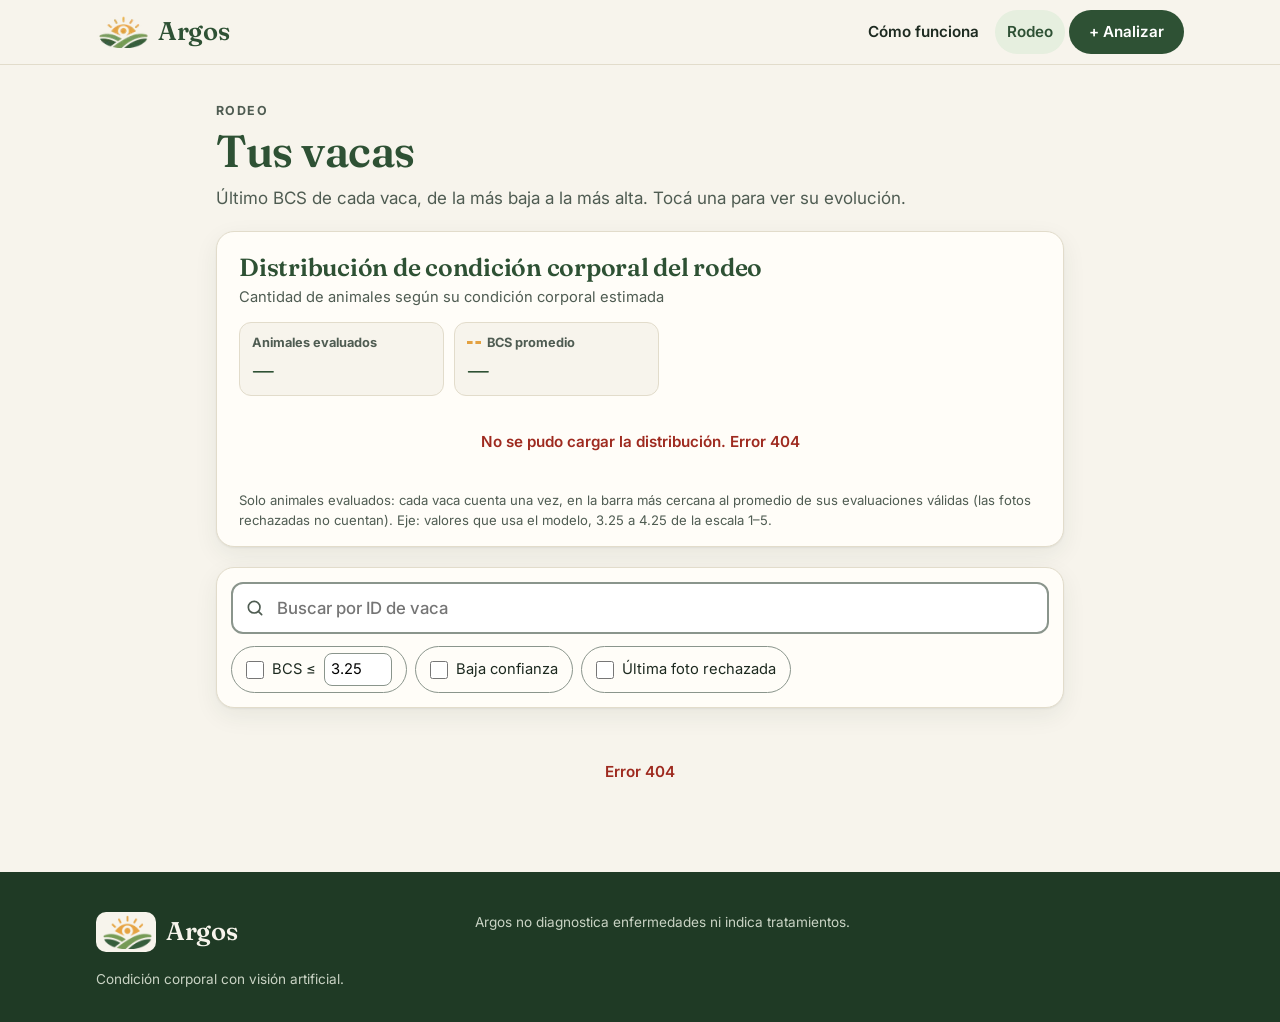
==== commit 607aa06f: "Merge T20: gráfico de distribución de condición corporal del rodeo Co-Authored-By: Claude Opus 5.5 <" ====
--- a/web/rodeo.html
+++ b/web/rodeo.html
@@ -124,6 +124,23 @@
         <h1 id="rodeo-title">Tus vacas</h1>
         <p>Último BCS de cada vaca, de la más baja a la más alta. Tocá una para ver su evolución.</p>
       </div>
+      <section class="card dist" id="dist" aria-labelledby="dist-title">
+        <div class="dist-head">
+          <h2 id="dist-title">Distribución de condición corporal del rodeo</h2>
+          <p class="dist-sub">Cantidad de animales según su condición corporal estimada</p>
+        </div>
+        <dl class="dist-stats">
+          <div><dt>Animales evaluados</dt><dd id="dist-animals">—</dd></div>
+          <div><dt><span class="mean-key" aria-hidden="true"></span>BCS promedio</dt><dd id="dist-mean">—</dd></div>
+        </dl>
+        <div class="dist-plot" id="dist-plot" hidden>
+          <svg class="dist-chart" id="dist-chart" role="group"></svg>
+          <div class="dist-tip" id="dist-tip" hidden></div>
+        </div>
+        <p class="dist-state" id="dist-state" aria-live="polite">Cargando distribución…</p>
+        <p class="dist-note" id="dist-note">Solo animales evaluados: cada vaca cuenta una vez, en la barra más cercana al promedio de sus
+          evaluaciones válidas (las fotos rechazadas no cuentan). Eje: valores que usa el modelo, 3.25 a 4.25 de la escala 1–5.</p>
+      </section>
       <div class="card filters">
         <div class="search">
           <svg viewBox="0 0 24 24" fill="none" stroke="currentColor" stroke-width="2" stroke-linecap="round" aria-hidden="true"><circle cx="11" cy="11" r="7"/><path d="m20 20-4-4"/></svg>
@@ -221,6 +238,7 @@
     }
 
     async function loadCows() {
+      loadDistribution();  // en paralelo: se actualiza cada vez que se recarga la lista
       try {
         const r = await api("/cows");
         if (!r.ok) throw new Error(errorText(r));
@@ -294,6 +312,154 @@
 
     for (const id of ["q", "f-bcs", "f-low", "f-rej"]) $(id).addEventListener("input", renderList);
     $("f-bcs-max").addEventListener("input", () => { $("f-bcs").checked = true; renderList(); });
+
+    // ---------- Distribución de condición corporal del rodeo (T20): GET /cows/distribution ----------
+    // Cada vaca evaluada cuenta una vez, con el promedio de sus BCS válidos (lo calcula el backend).
+    // El eje x son solo los valores de la grilla del modelo (5 barras): la escala 1–5 completa
+    // agregaría 12 barras siempre en 0, que se leerían como "no hay vacas flacas".
+    let dist = null, distSeq = 0, distActive = -1;
+    const plural = (n, one, many) => `${n} ${n === 1 ? one : many}`;
+
+    async function loadDistribution() {
+      const seq = ++distSeq;
+      const state = $("dist-state");
+      if (!dist) { state.textContent = "Cargando distribución…"; state.className = "dist-state"; state.hidden = false; }
+      let data;
+      try {
+        const r = await api("/cows/distribution");
+        if (!r.ok) throw new Error(errorText(r));
+        data = await r.json();
+      } catch (err) {
+        if (seq !== distSeq) return;
+        dist = null;
+        $("dist-plot").hidden = true;
+        $("dist-animals").textContent = $("dist-mean").textContent = "—";
+        state.textContent = "No se pudo cargar la distribución. " + (err instanceof TypeError ? "Sin conexión con el servidor." : err.message);
+        state.className = "dist-state err";
+        state.hidden = false;
+        return;
+      }
+      if (seq !== distSeq) return;  // llegó una respuesta más nueva
+      const changed = JSON.stringify(data) !== JSON.stringify(dist);
+      dist = data;
+      $("dist-animals").textContent = data.animals;
+      $("dist-mean").textContent = data.mean_bcs != null ? fmt(data.mean_bcs) : "—";
+      const note = $("dist-note");
+      note.dataset.base ??= note.textContent.replace(/\s+/g, " ").trim();
+      note.textContent = note.dataset.base + (data.without_bcs
+        ? ` ${plural(data.without_bcs, "vaca con solo fotos rechazadas no se incluye", "vacas con solo fotos rechazadas no se incluyen")}.` : "");
+      if (!data.animals) {
+        $("dist-plot").hidden = true;
+        state.textContent = "Todavía no hay animales con una evaluación válida. Analizá una foto desde “+ Analizar” para ver la distribución.";
+        state.className = "dist-state";
+        state.hidden = false;
+        return;
+      }
+      state.hidden = true;
+      $("dist-plot").hidden = false;
+      if (changed) drawDistribution(true);
+    }
+
+    function drawDistribution(animate) {
+      if (!dist || !dist.animals) return;
+      const svg = $("dist-chart"), plot = $("dist-plot");
+      const ns = "http://www.w3.org/2000/svg";
+      // Dibujado al ancho real (no un viewBox fijo escalado): el texto queda legible en el celular.
+      const W = Math.max(260, Math.round(plot.clientWidth || 320)), H = W < 480 ? 230 : 260;
+      const L = 30, R = 6, T = 24, B = 46;
+      svg.setAttribute("viewBox", `0 0 ${W} ${H}`);
+      svg.setAttribute("width", W);
+      svg.setAttribute("height", H);
+      svg.classList.toggle("animate", animate);
+      distW = Math.round(plot.clientWidth);  // el ResizeObserver no redibuja (ni corta la animación)
+      svg.replaceChildren();
+      const el = (tag, attrs, parent = svg, text) => {
+        const node = document.createElementNS(ns, tag);
+        for (const [k, v] of Object.entries(attrs)) node.setAttribute(k, v);
+        if (text != null) node.textContent = text;
+        parent.appendChild(node);
+        return node;
+      };
+      const keys = Object.keys(dist.counts);
+      const counts = keys.map((k) => dist.counts[k]);
+      const max = Math.max(...counts);
+      const step = [1, 2, 5, 10, 20, 25, 50, 100, 200, 250, 500, 1000].find((s) => max / s <= 4) || Math.ceil(max / 4);
+      const yMax = Math.max(step, Math.ceil(max / step) * step);
+      const base = H - B, y = (v) => base - (base - T) * v / yMax;
+      const band = (W - L - R) / keys.length, bw = Math.min(band * 0.62, 76);
+      const cx = (i) => L + band * (i + 0.5);
+
+      for (let v = 0; v <= yMax; v += step) {
+        if (v > 0) el("line", { class: "grid", x1: L, x2: W - R, y1: y(v), y2: y(v) });
+        el("text", { class: "tick", x: L - 8, y: y(v) + 4, "text-anchor": "end" }, svg, v);
+      }
+      el("text", { class: "tick", x: L + band * keys.length / 2, y: H - 6, "text-anchor": "middle" }, svg, "BCS estimado (promedio por vaca)");
+
+      // Promedio del rodeo: línea dorada en su posición sobre el eje (interpolada entre barras).
+      const g0 = dist.grid[0], gs = dist.grid.length > 1 ? dist.grid[1] - dist.grid[0] : 1;
+      const mx = cx(0) + band * (dist.mean_bcs - g0) / gs;
+      el("line", { class: "mean", x1: mx, x2: mx, y1: T - 6, y2: base });
+      el("path", { class: "mean-tri", d: `M${mx - 6},${base + 7}L${mx + 6},${base + 7}L${mx},${base}Z` });
+
+      const cats = [];
+      keys.forEach((k, i) => {
+        const n = counts[i];
+        const g = el("g", { class: "cat", tabindex: 0, role: "img",
+          "aria-label": `BCS ${k}: ${plural(n, "animal", "animales")}` });
+        el("rect", { class: "hit", x: L + band * i + 2, y: T - 8, width: band - 4, height: base - T + 30 }, g);
+        const x0 = cx(i) - bw / 2;
+        if (n > 0) {
+          const top = y(n), r = Math.min(7, bw / 2, base - top);
+          el("path", { class: "bar" + (n === max ? " top" : ""), style: `animation-delay:${i * 60}ms`,
+            d: `M${x0},${base}V${top + r}Q${x0},${top} ${x0 + r},${top}H${x0 + bw - r}Q${x0 + bw},${top} ${x0 + bw},${top + r}V${base}Z` }, g);
+        } else {
+          el("rect", { class: "zero", x: x0, y: base - 2, width: bw, height: 2 }, g);
+        }
+        el("text", { class: "val" + (n ? "" : " zero-val"), x: cx(i), y: (n ? y(n) : base) - 7, "text-anchor": "middle" }, g, n);
+        el("text", { class: "xlab", x: cx(i), y: base + 22, "text-anchor": "middle" }, g, k);
+        cats.push(g);
+      });
+      el("line", { class: "axis", x1: L, x2: W - R, y1: base, y2: base });
+
+      svg.setAttribute("aria-label", `Distribución de ${plural(dist.animals, "animal evaluado", "animales evaluados")}: ` +
+        keys.map((k, i) => `BCS ${k}, ${counts[i]}`).join("; ") + `. BCS promedio ${fmt(dist.mean_bcs)}.`);
+
+      const tip = $("dist-tip");
+      const show = (i) => {
+        distActive = i;
+        cats.forEach((c, j) => c.classList.toggle("active", j === i));
+        const n = counts[i];
+        tip.replaceChildren(h("strong", "", `BCS ${keys[i]}`), ` · ${plural(n, "animal", "animales")}`,
+          h("span", "", `${Math.round(100 * n / dist.animals)}% de los evaluados`),
+          h("span", "", "BCS promedio de las evaluaciones de cada vaca"));
+        tip.style.left = Math.min(Math.max(cx(i), 110), W - 110) + "px";
+        tip.style.top = (n ? y(n) : base) - 22 + "px";
+        tip.hidden = false;
+      };
+      const hide = hideDistTip;
+      cats.forEach((g, i) => {
+        g.addEventListener("pointerenter", (e) => { if (e.pointerType === "mouse") show(i); });
+        g.addEventListener("pointerleave", (e) => { if (e.pointerType === "mouse") hide(); });
+        g.addEventListener("click", (e) => { e.stopPropagation(); distActive === i && e.pointerType !== "mouse" ? hide() : show(i); });
+        // Con teclado; un tap también enfoca, pero ahí manda el click (si no, el toggle lo cerraría).
+        g.addEventListener("focus", () => { if (g.matches(":focus-visible")) show(i); });
+        g.addEventListener("blur", hide);
+        g.addEventListener("keydown", (e) => { if (e.key === "Escape") hide(); });
+      });
+      if (!animate && distActive >= 0 && distActive < cats.length) show(distActive); else hide();
+    }
+
+    function hideDistTip() {
+      distActive = -1;
+      for (const c of $("dist-chart").querySelectorAll(".cat.active")) c.classList.remove("active");
+      $("dist-tip").hidden = true;
+    }
+    document.addEventListener("click", () => { if (distActive >= 0) hideDistTip(); });  // tap afuera
+    let distW = 0;
+    new ResizeObserver(() => {
+      const w = Math.round($("dist-plot").clientWidth);
+      if (w && w !== distW) { distW = w; drawDistribution(false); }
+    }).observe($("dist-plot"));
 
     function drawChart(svg, items) {
       const ns = "http://www.w3.org/2000/svg";
@@ -470,6 +636,10 @@
     }
     $("back").addEventListener("click", () => { location.hash = ""; });
     window.addEventListener("hashchange", route);
+    // Al volver a la pestaña (p. ej. después de analizar una foto en otra), lista y distribución al día.
+    document.addEventListener("visibilitychange", () => {
+      if (document.visibilityState === "visible" && !$("list-view").hidden) loadCows();
+    });
     route();
   </script>
 </body>
--- a/web/argos.css
+++ b/web/argos.css
@@ -141,3 +141,48 @@
   *, *::before, *::after { animation-duration: .01ms !important; animation-iteration-count: 1 !important;
     transition-duration: .01ms !important; scroll-behavior: auto !important; }
 }
+
+/* ---------- distribución de condición corporal del rodeo (T20, rodeo.html) ---------- */
+.dist { padding: 18px 16px 14px; margin: 20px 0 0; }
+.dist-head h2 { font-size: clamp(1.25rem, 4.6vw, 1.55rem); }
+.dist-sub { color: var(--muted); font-size: .92rem; margin-top: 4px; }
+.dist-stats { display: grid; grid-template-columns: 1fr 1fr; gap: 10px; margin: 14px 0 6px; }
+.dist-stats > div { background: var(--ivory); border: 1px solid var(--line); border-radius: var(--radius-sm); padding: 10px 12px; }
+.dist-stats dt { font-size: .8rem; font-weight: 700; color: var(--muted); }
+.dist-stats dd { margin: 2px 0 0; font-family: var(--font-display); font-weight: 600; font-size: 1.7rem; line-height: 1.1; color: var(--forest);
+  font-variant-numeric: tabular-nums; }
+.dist-stats .mean-key { display: inline-block; width: 14px; border-top: 3px dashed var(--sun); margin-right: 6px; vertical-align: 3px; }
+.dist-plot { position: relative; margin-top: 6px; }
+.dist-chart { width: 100%; height: auto; display: block; overflow: visible; font-family: var(--font-ui); }
+.dist-chart .hit { fill: transparent; cursor: pointer; outline: none; }
+.dist-chart .bar { fill: var(--sage); transition: fill .15s ease; }
+.dist-chart .bar.top { fill: var(--forest-2); }
+.dist-chart .zero { fill: var(--line-strong); }
+.dist-chart .cat.active .bar, .dist-chart .cat:focus-visible .bar { fill: var(--forest); }
+.dist-chart .cat:focus-visible .hit { stroke: var(--forest); stroke-width: 2; rx: 8; }
+.dist-chart .grid { stroke: var(--sand); }
+.dist-chart .axis { stroke: var(--line-strong); }
+.dist-chart .tick { fill: var(--muted); font-size: 12px; }
+.dist-chart .xlab { fill: var(--ink); font-size: 13px; font-weight: 600; font-variant-numeric: tabular-nums; }
+.dist-chart .val { fill: var(--ink); font-size: 13px; font-weight: 700; font-variant-numeric: tabular-nums; }
+.dist-chart .val.zero-val { fill: var(--muted); font-weight: 500; }
+.dist-chart .mean { stroke: var(--sun); stroke-width: 2; stroke-dasharray: 5 4; }
+.dist-chart .mean-tri { fill: var(--sun); }
+@media (prefers-reduced-motion: no-preference) {
+  .dist-chart.animate .bar { transform-box: fill-box; transform-origin: 50% 100%; animation: dist-grow .6s cubic-bezier(.2, .7, .3, 1) both; }
+  .dist-chart.animate .val, .dist-chart.animate .mean, .dist-chart.animate .mean-tri { animation: dist-fade .4s ease .45s both; }
+}
+@keyframes dist-grow { from { transform: scaleY(0); } }
+@keyframes dist-fade { from { opacity: 0; } }
+.dist-tip { position: absolute; z-index: 2; transform: translate(-50%, calc(-100% - 10px)); pointer-events: none;
+  width: max-content; max-width: 220px; text-align: center;
+  background: var(--deep); color: #fff; border-radius: 10px; padding: 7px 11px; font-size: .86rem; line-height: 1.3;
+  box-shadow: 0 6px 18px rgba(31, 58, 37, .22); }
+.dist-tip strong { color: var(--sun-soft); }
+.dist-tip span { display: block; color: #c9d3c4; font-size: .78rem; }
+.dist-tip::after { content: ""; position: absolute; left: 50%; bottom: -6px; margin-left: -6px; border: 6px solid transparent;
+  border-bottom: 0; border-top-color: var(--deep); }
+.dist-state { text-align: center; color: var(--muted); padding: 28px 8px; }
+.dist-state.err { color: var(--bad); font-weight: 600; margin: 0; }
+.dist-note { color: var(--muted); font-size: .82rem; margin-top: 8px; }
+@media (min-width: 680px) { .dist { padding: 22px 22px 16px; } .dist-stats { max-width: 420px; } }
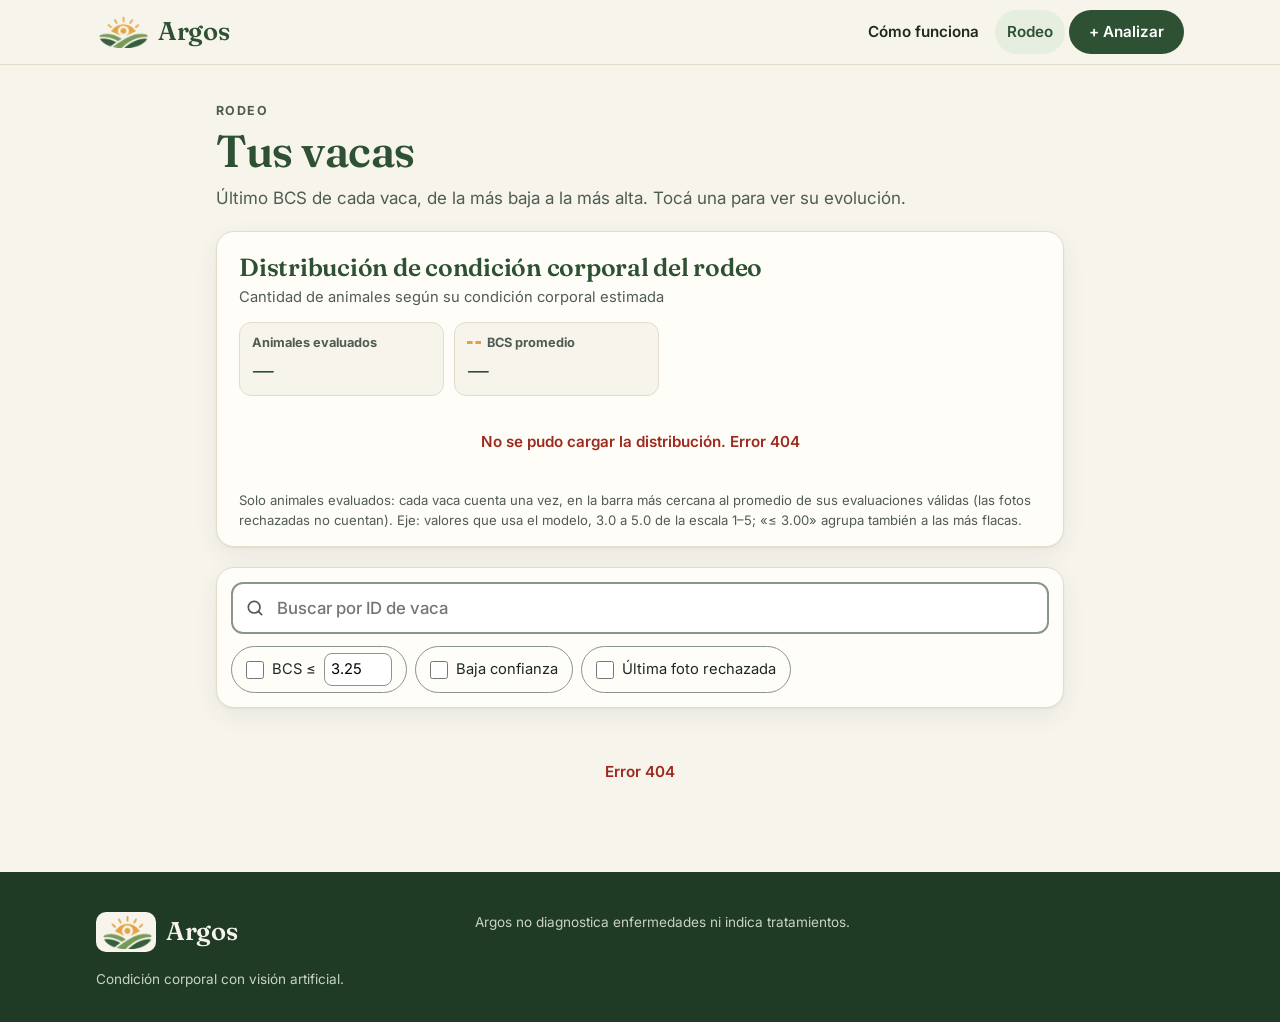
==== commit 0470bdb7: "T28: web 3.0–5.0 y motivo OOD, eval por fuente, eval-final sdb+zen, Dockerfile/Makefile (WIP) Co-Aut" ====
--- a/web/rodeo.html
+++ b/web/rodeo.html
@@ -139,7 +139,41 @@
         </div>
         <p class="dist-state" id="dist-state" aria-live="polite">Cargando distribución…</p>
         <p class="dist-note" id="dist-note">Solo animales evaluados: cada vaca cuenta una vez, en la barra más cercana al promedio de sus
-          evaluaciones válidas (las fotos rechazadas no cuentan). Eje: valores que usa el modelo, 3.25 a 4.25 de la escala 1–5.</p>
+          evaluaciones válidas (las fotos rechazadas no cuentan). Eje: valores que usa el modelo, 3.0 a 5.0 de la escala 1–5;
+          «≤ 3.00» agrupa también a las más flacas.</p>
+      </section>
+      <!-- Calculadora de pérdidas del rodeo (web/perdidas.js): suma la estimación de cada vaca con su último BCS. -->
+      <section class="card dist" id="loss" aria-labelledby="loss-title" hidden>
+        <div class="dist-head">
+          <h2 id="loss-title">¿Cuánto le cuesta la condición corporal al rodeo?</h2>
+          <p class="dist-sub">Leche y preñez que se pierden por vacas por debajo del objetivo, con el último BCS de cada una</p>
+        </div>
+        <div class="loss-form">
+          <label>Momento del rodeo
+            <select class="input" id="loss-stage">
+              <option value="lact">En lactancia</option>
+              <option value="pre">Antes del parto</option>
+            </select></label>
+          <label><span id="loss-days-label">Días en leche (promedio)</span>
+            <input class="input" id="loss-days" type="number" min="0" max="305" step="1" value="30" inputmode="numeric"></label>
+          <label class="wide">Vacas ya preñadas (%)
+            <input class="input" id="loss-pregpct" type="number" min="0" max="100" step="5" value="0" inputmode="numeric"></label>
+        </div>
+        <details class="loss-more">
+          <summary>Supuestos del tambo</summary>
+          <div class="loss-form">
+            <label>Producción por lactancia (L)
+              <input class="input" id="loss-milk" type="number" min="1000" max="15000" step="100" inputmode="numeric"></label>
+            <label>Precio de la leche (US$/L)
+              <input class="input" id="loss-price" type="number" min="0" max="2" step="0.01" inputmode="decimal"></label>
+            <label class="wide">Costo de un día abierto (US$/día)
+              <input class="input" id="loss-dayopen" type="number" min="0" max="20" step="0.1" inputmode="decimal"></label>
+          </div>
+        </details>
+        <dl class="loss-out" id="loss-out"></dl>
+        <p class="loss-total" id="loss-total"></p>
+        <p class="loss-warn" id="loss-warn" hidden></p>
+        <p class="loss-src" id="loss-src"></p>
       </section>
       <div class="card filters">
         <div class="search">
@@ -168,7 +202,7 @@
           <span><i style="background:#2e6b3a"></i>OK</span>
           <span><i style="background:#8a5a12"></i>Confianza baja</span>
           <span><i style="background:#9e2a1f"></i>Rechazada</span>
-          <span><i style="background:#e6efdf;border:1px solid #769b56;border-radius:2px"></i>Rango validado</span>
+          <span><i style="background:#e6efdf;border:1px solid #769b56;border-radius:2px"></i>Rango del modelo (3.0–5.0)</span>
         </div>
       </div>
       <ul class="hist" id="hist"></ul>
@@ -189,8 +223,9 @@
 
   <script>
     "use strict";
-    // Rango validado por G0: el modelo solo vio BCS 3.25–4.25 (sdb_bcs), dentro de la escala 1–5.
-    const VALID_MIN = 3.25, VALID_MAX = 4.25;
+    // T28 (rama dev): el modelo de T25 vio BCS 3.0–5.0 (sdb_bcs + zen_rgbd), dentro de la escala 1–5.
+    // 3.0 es el piso de la grilla: agrupa todo lo que esté por debajo (se muestra "≤ 3.00").
+    const VALID_MIN = 3.0, VALID_MAX = 5.0;
     const SCALE_MIN = 1, SCALE_MAX = 5;
     const STATUS_TEXT = { ok: "OK", low_confidence: "Confianza baja", rejected: "Rechazada" };
     const STATUS_COLOR = { ok: "#2e6b3a", low_confidence: "#8a5a12", rejected: "#9e2a1f" };
@@ -198,6 +233,7 @@
     const api = (path) => fetch(path, { headers: { "X-App-Token": token } });
     const $ = (id) => document.getElementById(id);
     const fmt = (x) => Number(x).toFixed(2);
+    const fmtBcs = (x) => (Number(x) <= VALID_MIN + 1e-9 ? "≤ " : "") + fmt(x);
     const fmtDate = (iso) => iso ? new Date(iso).toLocaleString("es-UY", { dateStyle: "short", timeStyle: "short" }) : "—";
     const fmtShort = (iso) => iso ? new Date(iso).toLocaleString("es-UY",
       { day: "2-digit", month: "2-digit", hour: "2-digit", minute: "2-digit", hour12: false }) : "—";
@@ -219,7 +255,7 @@
     };
     const chip = (status) => h("span", "chip " + status, STATUS_TEXT[status] || status);
     const pct = (v) => (100 * (Math.min(SCALE_MAX, Math.max(SCALE_MIN, v)) - SCALE_MIN) / (SCALE_MAX - SCALE_MIN)).toFixed(2) + "%";
-    // Escala 1–5 en miniatura: franja del rango validado y la marca del BCS.
+    // Escala 1–5 en miniatura: franja del rango del modelo y la marca del BCS.
     function miniScale(bcs) {
       const s = h("div", "scale mini");
       s.setAttribute("aria-hidden", "true");
@@ -252,8 +288,8 @@
     }
 
     // Mismas reglas que `low_confidence` (SPEC §2.2) sobre el último BCS válido: conf. < 0.5,
-    // intervalo de más de 4 pasos (paso 0.25 de la escala 1–5 validada en G0) o, desde G3, BCS en
-    // un extremo del rango validado (posible condición baja/alta).
+    // intervalo de más de 4 pasos (paso 0.25 de la escala 1–5) o, desde G3, BCS en un extremo del
+    // rango del modelo (posible condición baja/alta; T28: 3.0 y 5.0).
     const STEP = 0.25;
     function isLowConfidence(c) {
       if (c.last_status === "low_confidence") return true;
@@ -290,7 +326,7 @@
         info.append(h("div", "meta", `${fmtShort(c.last_at)} · ${c.n_evaluations} ${c.n_evaluations === 1 ? "evaluación" : "evaluaciones"}`));
         info.append(chip(c.last_status));  // estado de la última foto (rechazada se ve acá)
         const score = h("div", "score");
-        score.append(h("div", "v", c.bcs != null ? fmt(c.bcs) : "—"));
+        score.append(h("div", "v", c.bcs != null ? fmtBcs(c.bcs) : "—"));
         if (c.bcs != null) {
           const parts = [];
           if (c.interval) parts.push(`${fmt(c.interval[0])}–${fmt(c.interval[1])}`);
@@ -303,11 +339,106 @@
         li.append(a);
         ul.append(li);
       }
-      $("count").textContent = cows.length ? `${rows.length} de ${cows.length} vacas · ordenadas por BCS (más bajo primero)` : "";
+      renderLoss();
+      $("count").textContent = cows.length ?`${rows.length} de ${cows.length} vacas · ordenadas por BCS (más bajo primero)` : "";
       if (!$("empty").classList.contains("err")) {
         $("empty").textContent = cows.length ? "Ninguna vaca cumple los filtros." : "Todavía no hay evaluaciones. Empezá desde “+ Analizar”.";
       }
       $("empty").hidden = rows.length > 0;
+    }
+
+    // ---------- Pérdidas del rodeo (web/perdidas.js, el mismo módulo que el resultado de una vaca) ----------
+    // Cuenta todas las vacas con BCS válido (no solo las filtradas). Momento y días son del rodeo, no
+    // de cada vaca: el registro todavía no guarda la fecha de parto. Los supuestos del tambo se
+    // comparten con la página de análisis (mismo localStorage).
+    let perdidas = null;
+    const LOSS_KEY = "bcs.lossAssumptions";
+    const storeGet = (k) => { try { return localStorage.getItem(k); } catch { return null; } };
+    const storeSet = (k, v) => { try { localStorage.setItem(k, v); } catch { /* sin storage */ } };
+    const usd = (x) => "US$ " + Math.round(x).toLocaleString("es-UY");
+    const litros = (x) => Math.round(x).toLocaleString("es-UY") + " L";
+    import("./perdidas.js").then((m) => {
+      perdidas = m;
+      let saved = {};
+      try { saved = JSON.parse(storeGet(LOSS_KEY) || "{}"); } catch { /* valor viejo: se ignora */ }
+      const d = { ...m.DEFAULTS, ...saved };
+      $("loss-milk").value = d.produccion;
+      $("loss-price").value = d.precio;
+      $("loss-dayopen").value = d.costoDia;
+      $("loss-src").textContent = m.FUENTES_TEXTO;
+      renderLoss();
+    }).catch(() => { /* sin calculadora: el rodeo sigue funcionando */ });
+
+    function lossInputs() {
+      const num = (id, def) => { const v = parseFloat($(id).value); return Number.isFinite(v) && v >= 0 ? v : def; };
+      const days = Math.round(num("loss-days", 0));
+      return {
+        dias: $("loss-stage").value === "pre" ? -days : days,
+        produccion: num("loss-milk", perdidas.DEFAULTS.produccion),
+        precio: num("loss-price", perdidas.DEFAULTS.precio),
+        costoDia: num("loss-dayopen", perdidas.DEFAULTS.costoDia),
+        prenadas: Math.min(100, num("loss-pregpct", 0)) / 100,
+      };
+    }
+
+    function renderLoss() {
+      const scored = cows.filter((c) => c.bcs != null);
+      $("loss").hidden = !perdidas || !scored.length;
+      if ($("loss").hidden) return;
+      const pre = $("loss-stage").value === "pre";
+      $("loss-days-label").textContent = pre ? "Días al parto (promedio)" : "Días en leche (promedio)";
+      $("loss-days").max = pre ? 120 : 305;
+      $("loss-pregpct").disabled = pre;
+      const inp = lossInputs();
+      const base = { dias: inp.dias, produccion: inp.produccion, precio: inp.precio, costoDia: inp.costoDia };
+      // Cada vaca: costo de leche + costo reproductivo ponderado por la proporción de vacías.
+      let leche = 0, usdLeche = 0, usdRepro = 0, conPerdida = 0;
+      const avisos = new Set();
+      for (const c of scored) {
+        const vacia = perdidas.estimar({ ...base, bcs: c.bcs, interval: c.interval, prenada: false });
+        const share = pre ? 1 : 1 - inp.prenadas;
+        leche += vacia.leche.litros;
+        usdLeche += vacia.usdLeche;
+        usdRepro += vacia.usdRepro * share;
+        if (vacia.usdLeche + vacia.usdRepro * share >= 1) conPerdida++;
+        vacia.avisos.forEach((a) => avisos.add(a));
+      }
+      const out = $("loss-out");
+      out.replaceChildren();
+      const fact = (dt, dd, small) => {
+        const div = h("div");
+        div.append(h("dt", null, dt));
+        const ddEl = h("dd", null, dd);
+        if (small) ddEl.append(h("small", null, small));
+        div.append(ddEl);
+        out.append(div);
+      };
+      fact("Vacas con pérdida", `${conPerdida} de ${scored.length}`, "por debajo del objetivo");
+      fact("Leche perdida", litros(leche), usd(usdLeche));
+      fact("Costo reproductivo", usd(usdRepro), "días abiertos de más");
+      fact("Por vaca evaluada", usd((usdLeche + usdRepro) / scored.length), "promedio");
+      const total = $("loss-total");
+      const sum = usdLeche + usdRepro;
+      total.className = "loss-total" + (sum < 1 ? " ok" : "");
+      total.replaceChildren();
+      if (sum < 1) {
+        total.textContent = "No estimamos pérdidas: todas las vacas evaluadas están en el rango recomendado para este momento.";
+      } else {
+        total.append("Pérdida total estimada del rodeo: ");
+        total.append(h("strong", null, usd(sum)));
+        total.append(pre ? " en la próxima lactancia." : " en lo que queda de la lactancia.");
+      }
+      $("loss-warn").textContent = [...avisos].join(" ");
+      $("loss-warn").hidden = !avisos.size;
+    }
+    for (const id of ["loss-stage", "loss-days", "loss-pregpct"]) $(id).addEventListener("input", renderLoss);
+    for (const id of ["loss-milk", "loss-price", "loss-dayopen"]) {
+      $(id).addEventListener("input", () => {
+        if (!perdidas) return;
+        const { produccion, precio, costoDia } = lossInputs();
+        storeSet(LOSS_KEY, JSON.stringify({ produccion, precio, costoDia }));
+        renderLoss();
+      });
     }
 
     for (const id of ["q", "f-bcs", "f-low", "f-rej"]) $(id).addEventListener("input", renderList);
@@ -381,6 +512,8 @@
         return node;
       };
       const keys = Object.keys(dist.counts);
+      // El piso de la grilla agrupa a las más flacas (T04 §6): "≤ 3.00".
+      const label = (k) => (k === keys[0] && parseFloat(k) <= VALID_MIN + 1e-9 ? "≤ " : "") + k;
       const counts = keys.map((k) => dist.counts[k]);
       const max = Math.max(...counts);
       const step = [1, 2, 5, 10, 20, 25, 50, 100, 200, 250, 500, 1000].find((s) => max / s <= 4) || Math.ceil(max / 4);
@@ -405,7 +538,7 @@
       keys.forEach((k, i) => {
         const n = counts[i];
         const g = el("g", { class: "cat", tabindex: 0, role: "img",
-          "aria-label": `BCS ${k}: ${plural(n, "animal", "animales")}` });
+          "aria-label": `BCS ${label(k)}: ${plural(n, "animal", "animales")}` });
         el("rect", { class: "hit", x: L + band * i + 2, y: T - 8, width: band - 4, height: base - T + 30 }, g);
         const x0 = cx(i) - bw / 2;
         if (n > 0) {
@@ -416,20 +549,20 @@
           el("rect", { class: "zero", x: x0, y: base - 2, width: bw, height: 2 }, g);
         }
         el("text", { class: "val" + (n ? "" : " zero-val"), x: cx(i), y: (n ? y(n) : base) - 7, "text-anchor": "middle" }, g, n);
-        el("text", { class: "xlab", x: cx(i), y: base + 22, "text-anchor": "middle" }, g, k);
+        el("text", { class: "xlab", x: cx(i), y: base + 22, "text-anchor": "middle" }, g, label(k));
         cats.push(g);
       });
       el("line", { class: "axis", x1: L, x2: W - R, y1: base, y2: base });
 
       svg.setAttribute("aria-label", `Distribución de ${plural(dist.animals, "animal evaluado", "animales evaluados")}: ` +
-        keys.map((k, i) => `BCS ${k}, ${counts[i]}`).join("; ") + `. BCS promedio ${fmt(dist.mean_bcs)}.`);
+        keys.map((k, i) => `BCS ${label(k)}, ${counts[i]}`).join("; ") + `. BCS promedio ${fmt(dist.mean_bcs)}.`);
 
       const tip = $("dist-tip");
       const show = (i) => {
         distActive = i;
         cats.forEach((c, j) => c.classList.toggle("active", j === i));
         const n = counts[i];
-        tip.replaceChildren(h("strong", "", `BCS ${keys[i]}`), ` · ${plural(n, "animal", "animales")}`,
+        tip.replaceChildren(h("strong", "", `BCS ${label(keys[i])}`), ` · ${plural(n, "animal", "animales")}`,
           h("span", "", `${Math.round(100 * n / dist.animals)}% de los evaluados`),
           h("span", "", "BCS promedio de las evaluaciones de cada vaca"));
         tip.style.left = Math.min(Math.max(cx(i), 110), W - 110) + "px";
@@ -504,7 +637,7 @@
                          "stroke-linejoin": "round", "stroke-linecap": "round" });
       }
       for (const p of pts) {
-        const tip = `${fmtDate(p.created_at)} · ${STATUS_TEXT[p.status]}` + (p.bcs != null ? ` · BCS ${fmt(p.bcs)}` : "");
+        const tip = `${fmtDate(p.created_at)} · ${STATUS_TEXT[p.status]}` + (p.bcs != null ? ` · BCS ${fmtBcs(p.bcs)}` : "");
         let mark;
         if (p.bcs == null) {
           const cx = x(p), cy = H - B - 8;
@@ -607,7 +740,7 @@
         img.alt = "Foto del " + fmtDate(p.created_at);
         img.loading = "lazy";
         const info = h("div");
-        info.append(h("div", "v", p.bcs != null ? `BCS ${fmt(p.bcs)}` : "Sin BCS"));
+        info.append(h("div", "v", p.bcs != null ? `BCS ${fmtBcs(p.bcs)}` : "Sin BCS"));
         const meta = [fmtDate(p.created_at)];
         if (p.interval) meta.push(`intervalo ${fmt(p.interval[0])}–${fmt(p.interval[1])}`);
         if (p.confidence != null) meta.push(Math.round(p.confidence * 100) + "% conf.");
--- a/web/argos.css
+++ b/web/argos.css
@@ -186,3 +186,21 @@
 .dist-state.err { color: var(--bad); font-weight: 600; margin: 0; }
 .dist-note { color: var(--muted); font-size: .82rem; margin-top: 8px; }
 @media (min-width: 680px) { .dist { padding: 22px 22px 16px; } .dist-stats { max-width: 420px; } }
+
+/* ---------- calculadora de pérdidas (perdidas.js): resultado de una vaca y total del rodeo ---------- */
+.loss-form { display: grid; grid-template-columns: 1fr 1fr; gap: 10px; margin-top: 10px; }
+.loss-form label { display: grid; gap: 4px; font-size: .82rem; font-weight: 700; color: var(--muted); min-width: 0; }
+.loss-form .input { font-size: 1rem; min-height: 44px; padding: 8px 10px; }
+.loss-form .wide { grid-column: 1 / -1; }
+.loss-out { display: grid; grid-template-columns: 1fr 1fr; gap: 10px; margin: 14px 0 0; }
+.loss-out > div { background: var(--card); border: 1px solid var(--line); border-radius: var(--radius-sm); padding: 10px 12px; min-width: 0; }
+.loss-out dt { font-size: .8rem; font-weight: 700; color: var(--muted); }
+.loss-out dd { margin: 2px 0 0; font-weight: 700; font-size: 1.2rem; color: var(--ink); overflow-wrap: anywhere; }
+.loss-out dd small { display: block; font-size: .8rem; font-weight: 600; color: var(--muted); }
+.loss-total { margin-top: 12px; padding: 12px 14px; border-radius: var(--radius-sm); background: var(--sun-soft); color: var(--ink); }
+.loss-total strong { font-family: var(--font-display); font-size: 1.5rem; color: var(--forest); }
+.loss-total.ok { background: var(--sage-soft); }
+.loss-warn { color: var(--warn); font-size: .9rem; font-weight: 600; margin-top: 10px; }
+.loss-src { color: var(--muted); font-size: .8rem; margin-top: 10px; }
+details.loss-more { margin-top: 10px; }
+details.loss-more summary { font-weight: 600; color: var(--forest); cursor: pointer; min-height: 44px; display: flex; align-items: center; }
